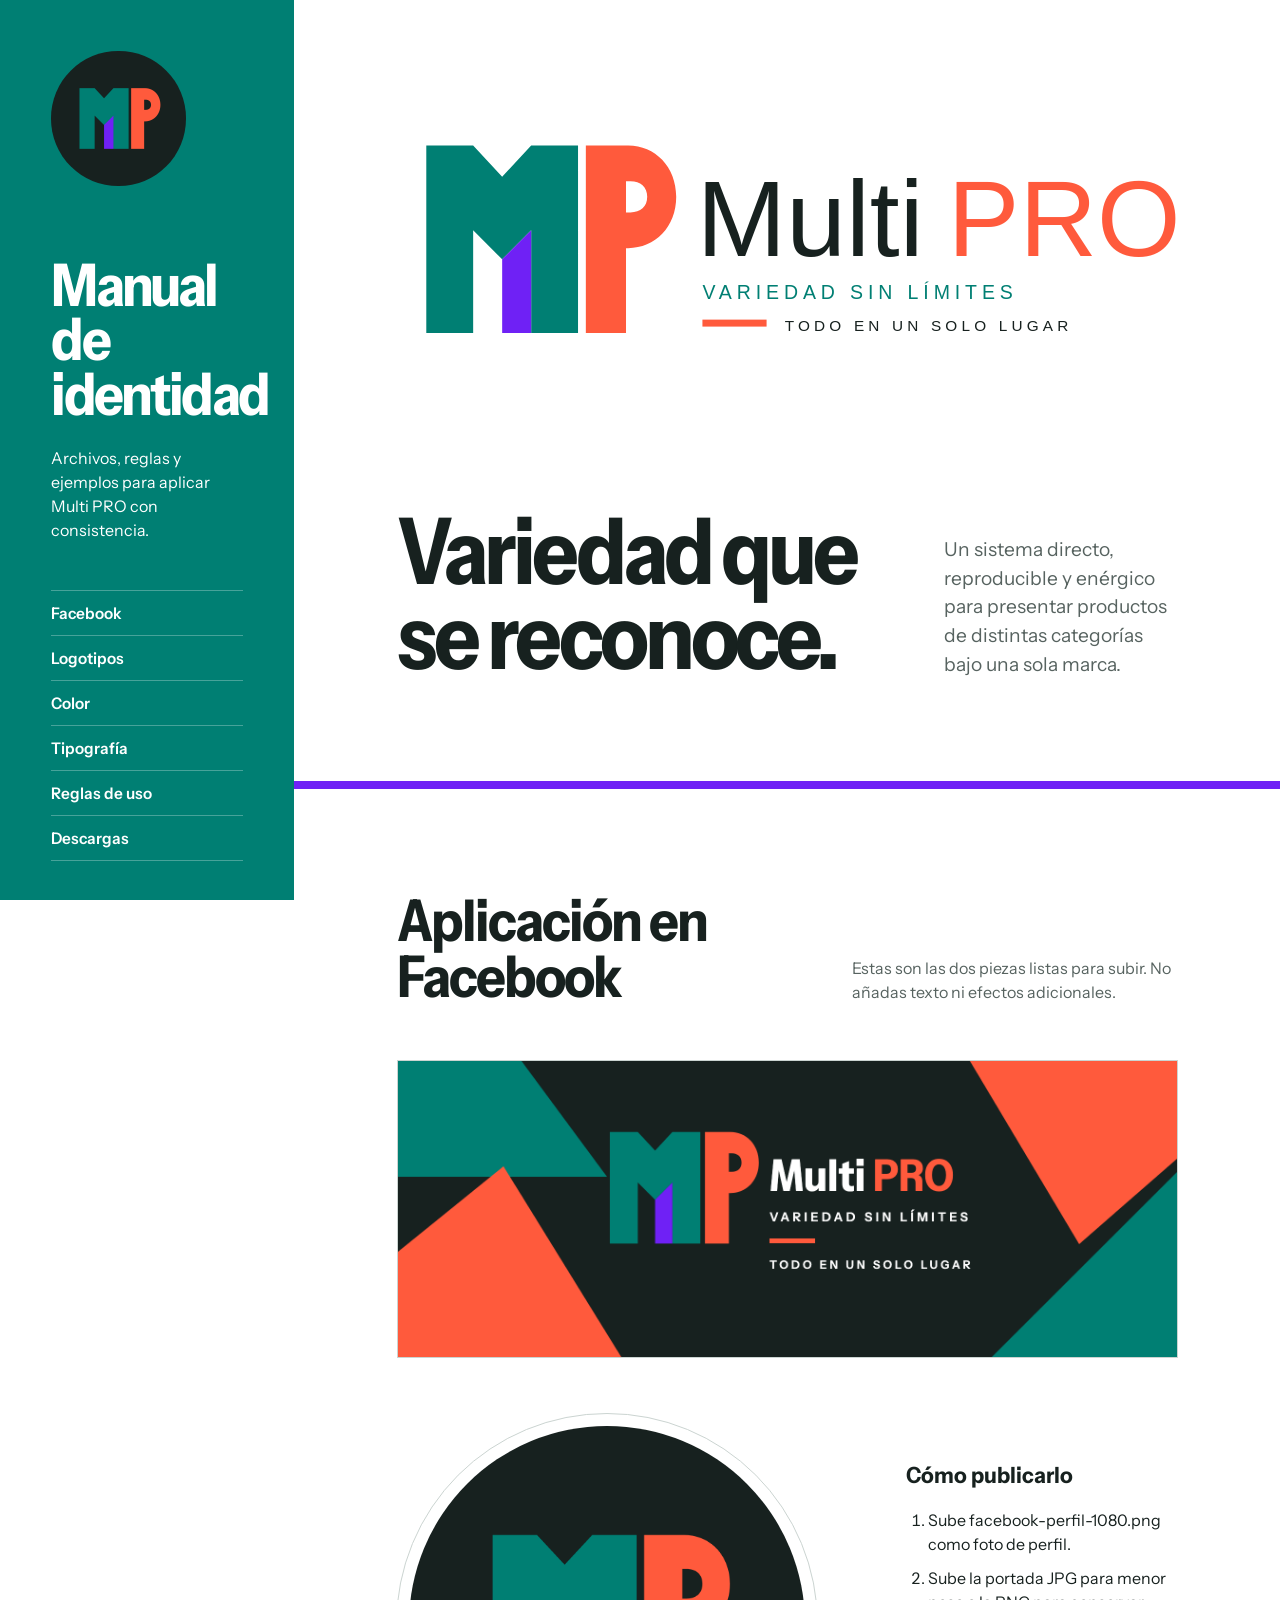
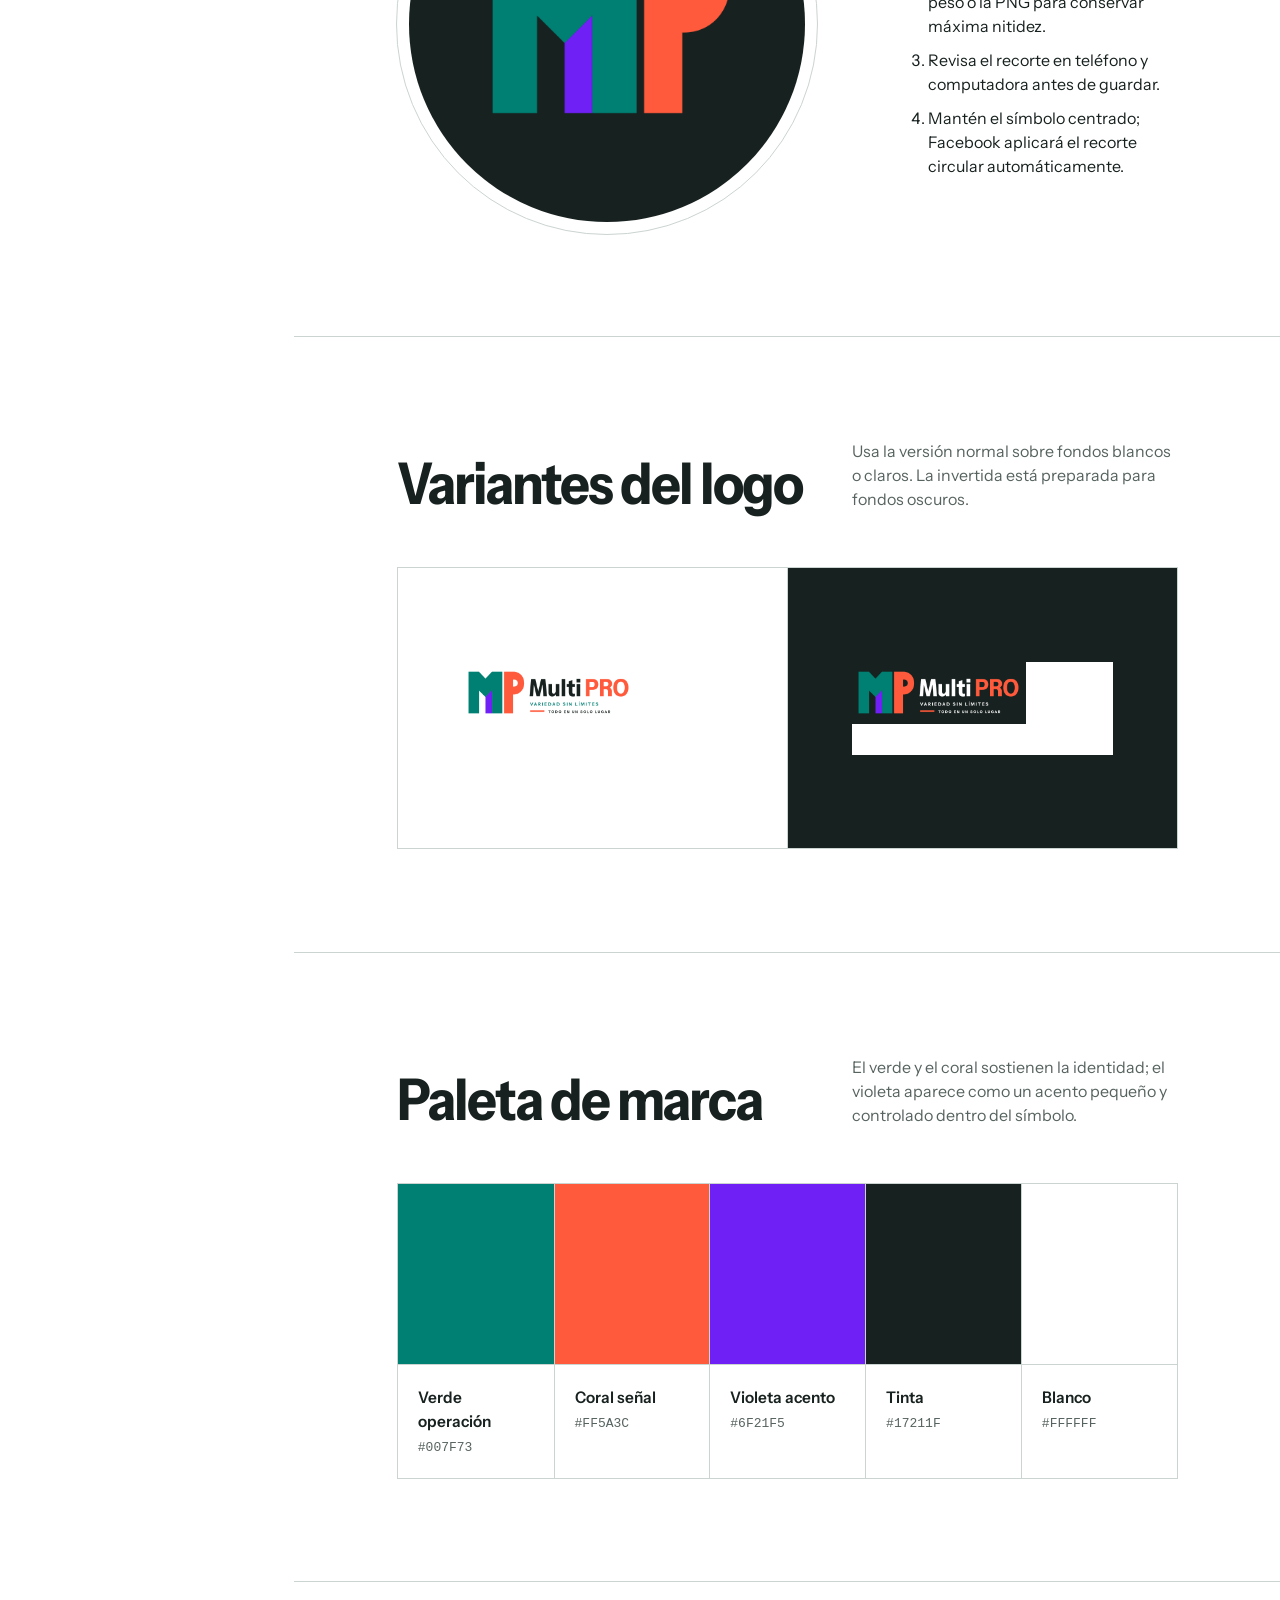
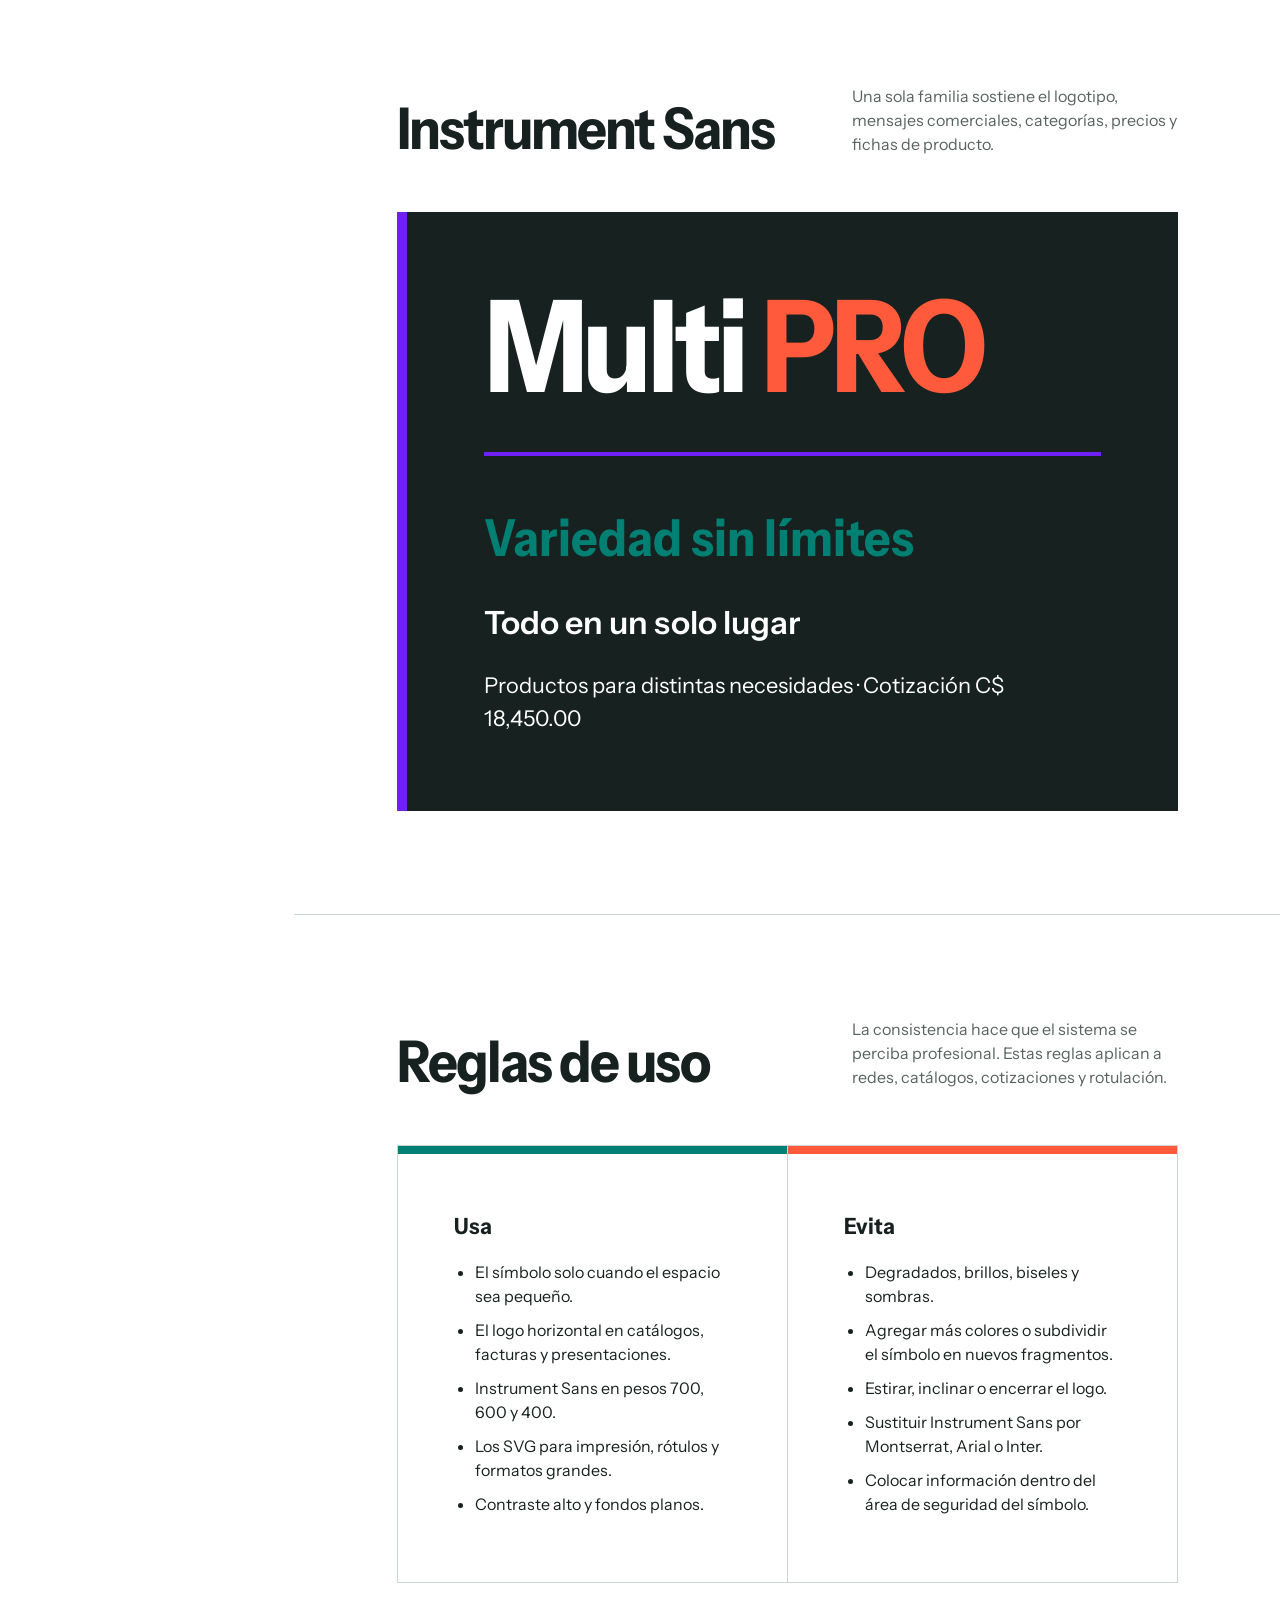
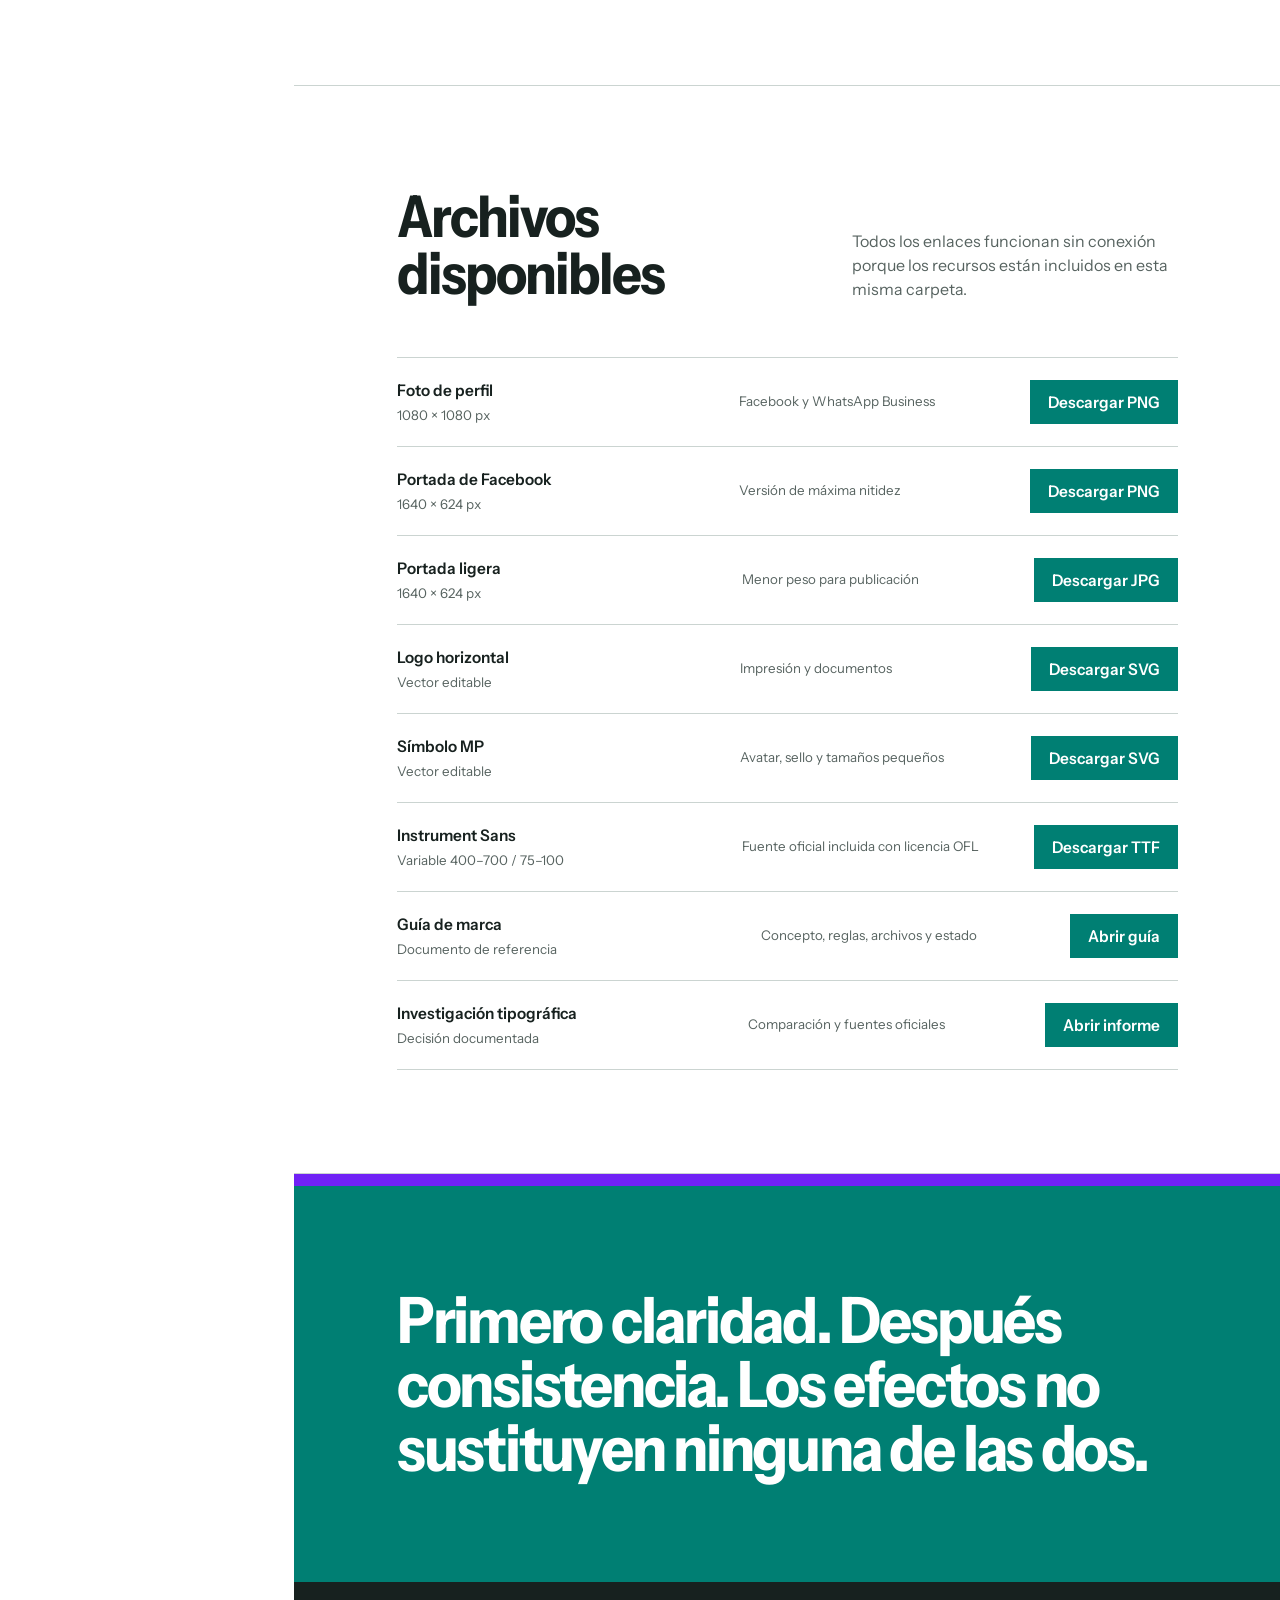
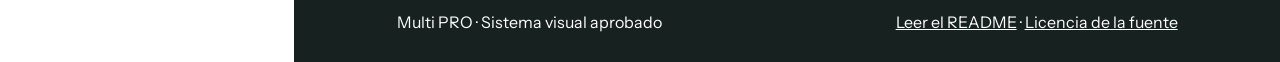
==== index.html @ cb4f92eb "Add new SVG logos and visual assets for Multi PRO branding" ====
<!doctype html>
<html lang="es">
<head>
  <meta charset="utf-8">
  <meta name="viewport" content="width=device-width, initial-scale=1">
  <meta name="description" content="Manual de uso y descargas de la identidad visual de Multi PRO.">
  <link rel="icon" href="./svg/logo-simbolo.svg" type="image/svg+xml">
  <title>Multi PRO — Manual de identidad</title>
  <style>
    @font-face {
      font-family: "Instrument Sans";
      src: url("./fonts/InstrumentSans%5Bwdth,wght%5D.ttf") format("truetype-variations");
      font-style: normal;
      font-weight: 400 700;
      font-stretch: 75% 100%;
      font-display: swap;
    }

    :root {
      --operation: #007f73;
      --signal: #ff5a3c;
      --violet: #6f21f5;
      --ink: #17211f;
      --white: #ffffff;
      --line: #cbd4d1;
      --muted: #576360;
      color-scheme: light;
      font-family: "Instrument Sans", Arial, sans-serif;
      font-synthesis: none;
    }

    * { box-sizing: border-box; }

    html {
      scroll-behavior: smooth;
      background: var(--white);
    }

    body {
      margin: 0;
      color: var(--ink);
      background: var(--white);
      font-variation-settings: "wght" 400, "wdth" 100;
      line-height: 1.5;
    }

    img { display: block; max-width: 100%; }
    a { color: inherit; }

    a:focus-visible,
    button:focus-visible {
      outline: 3px solid var(--signal);
      outline-offset: 4px;
    }

    .layout {
      display: grid;
      grid-template-columns: minmax(260px, 23vw) minmax(0, 1fr);
      min-height: 100vh;
    }

    .rail {
      position: sticky;
      top: 0;
      height: 100vh;
      display: flex;
      flex-direction: column;
      padding: clamp(28px, 4vw, 64px);
      color: var(--white);
      background: var(--operation);
      overflow: auto;
    }

    .rail-mark {
      width: min(180px, 70%);
      margin-bottom: clamp(42px, 8vh, 90px);
      border-radius: 50%;
      background: var(--ink);
    }

    .rail h1 {
      max-width: 9ch;
      margin: 0;
      font-size: clamp(2.4rem, 4.6vw, 5rem);
      font-variation-settings: "wght" 700, "wdth" 88;
      line-height: .93;
      letter-spacing: -.045em;
    }

    .rail p {
      max-width: 26ch;
      margin: 24px 0 0;
      color: var(--white);
      font-size: 1rem;
    }

    .rail nav {
      margin-top: auto;
      padding-top: 48px;
    }

    .rail nav a {
      display: block;
      padding: 10px 0;
      border-top: 1px solid rgba(255,255,255,.28);
      text-decoration: none;
      font-variation-settings: "wght" 600, "wdth" 96;
    }

    .rail nav a:last-child { border-bottom: 1px solid rgba(255,255,255,.28); }
    .rail nav a:hover { color: var(--white); }

    main { min-width: 0; }

    .hero {
      min-height: 72vh;
      display: grid;
      align-content: end;
      padding: clamp(48px, 8vw, 128px);
      border-bottom: 8px solid var(--violet);
      background: var(--white);
    }

    .hero-lockup {
      width: min(980px, 100%);
      margin-bottom: clamp(54px, 10vw, 132px);
    }

    .hero-copy {
      display: grid;
      grid-template-columns: minmax(0, 1.5fr) minmax(220px, .7fr);
      gap: 48px;
      align-items: end;
    }

    .hero h2 {
      max-width: 14ch;
      margin: 0;
      font-size: clamp(3rem, 7.2vw, 7.4rem);
      font-variation-settings: "wght" 700, "wdth" 88;
      line-height: .92;
      letter-spacing: -.045em;
    }

    .hero p {
      max-width: 35ch;
      margin: 0;
      color: var(--muted);
      font-size: clamp(1.05rem, 1.5vw, 1.3rem);
    }

    .section {
      padding: clamp(56px, 8vw, 120px);
      border-bottom: 1px solid var(--line);
    }

    .section-heading {
      display: grid;
      grid-template-columns: minmax(0, 1fr) minmax(240px, .8fr);
      gap: 48px;
      align-items: end;
      margin-bottom: 56px;
    }

    .section-heading h2 {
      margin: 0;
      font-size: clamp(2.2rem, 4.5vw, 4.6rem);
      font-variation-settings: "wght" 700, "wdth" 90;
      line-height: .98;
      letter-spacing: -.035em;
    }

    .section-heading p {
      max-width: 42ch;
      margin: 0;
      color: var(--muted);
    }

    .preview-frame {
      border: 1px solid var(--line);
      background: var(--white);
    }

    .cover-preview {
      aspect-ratio: 1640 / 624;
      overflow: hidden;
    }

    .cover-preview img {
      width: 100%;
      height: 100%;
      object-fit: cover;
    }

    .profile-row {
      display: grid;
      grid-template-columns: minmax(220px, 420px) minmax(0, 1fr);
      gap: clamp(36px, 7vw, 96px);
      align-items: center;
      margin-top: 56px;
    }

    .profile-circle {
      overflow: hidden;
      border-radius: 50%;
      border: 12px solid var(--white);
      outline: 1px solid var(--line);
      background: var(--ink);
    }

    .profile-notes h3,
    .usage h3,
    .file-list h3 {
      margin: 0 0 16px;
      font-size: 1.4rem;
      font-variation-settings: "wght" 700, "wdth" 94;
    }

    .profile-notes ol,
    .usage ol,
    .usage ul {
      margin: 0;
      padding-left: 1.35rem;
    }

    .profile-notes li,
    .usage li { margin: 10px 0; }

    .logo-grid {
      display: grid;
      grid-template-columns: 1fr 1fr;
      border: 1px solid var(--line);
    }

    .logo-panel {
      min-height: 280px;
      display: grid;
      place-items: center;
      padding: clamp(28px, 5vw, 72px);
    }

    .logo-panel + .logo-panel { border-left: 1px solid var(--line); }
    .logo-panel.dark { background: var(--ink); }
    .logo-panel img { width: min(620px, 100%); }

    .palette {
      display: grid;
      grid-template-columns: repeat(5, minmax(120px, 1fr));
      border: 1px solid var(--line);
    }

    .swatch { min-width: 0; }
    .swatch-color { height: 180px; }
    .swatch-info { padding: 20px; border-top: 1px solid var(--line); }
    .swatch + .swatch { border-left: 1px solid var(--line); }
    .swatch strong { display: block; font-variation-settings: "wght" 600, "wdth" 96; }
    .swatch code { color: var(--muted); }

    .type-specimen {
      padding: clamp(32px, 6vw, 80px);
      color: var(--white);
      background: var(--ink);
      border-left: 10px solid var(--violet);
    }

    .type-wordmark {
      margin: 0 0 48px;
      font-size: clamp(4rem, 10vw, 10rem);
      font-variation-settings: "wght" 700, "wdth" 90;
      line-height: .9;
      letter-spacing: -.04em;
    }

    .type-wordmark span { color: var(--signal); }
    .type-rule { height: 4px; margin: 0 0 44px; background: var(--violet); }

    .type-lines {
      display: grid;
      gap: 22px;
    }

    .type-lines p { margin: 0; }
    .type-lines .title { color: var(--operation); font-size: clamp(1.8rem, 4vw, 3.8rem); font-variation-settings: "wght" 700, "wdth" 90; }
    .type-lines .subtitle { font-size: clamp(1.35rem, 2.5vw, 2.4rem); font-variation-settings: "wght" 600, "wdth" 100; }
    .type-lines .body { font-size: clamp(1.05rem, 1.7vw, 1.4rem); }

    .usage-grid {
      display: grid;
      grid-template-columns: 1fr 1fr;
      gap: 1px;
      background: var(--line);
      border: 1px solid var(--line);
    }

    .usage {
      padding: clamp(28px, 5vw, 56px);
      background: var(--white);
    }

    .usage.do { border-top: 8px solid var(--operation); }
    .usage.dont { border-top: 8px solid var(--signal); }

    .downloads {
      border-top: 1px solid var(--line);
    }

    .download-row {
      display: grid;
      grid-template-columns: minmax(180px, 1.2fr) minmax(180px, 1fr) auto;
      gap: 28px;
      align-items: center;
      padding: 20px 0;
      border-bottom: 1px solid var(--line);
    }

    .download-row strong { font-variation-settings: "wght" 600, "wdth" 96; }
    .download-row small { color: var(--muted); }

    .button {
      display: inline-flex;
      justify-content: center;
      align-items: center;
      min-height: 44px;
      padding: 10px 18px;
      color: var(--white);
      background: var(--operation);
      border: 0;
      text-decoration: none;
      font-variation-settings: "wght" 600, "wdth" 96;
    }

    .button:hover { background: var(--ink); }

    .final-note {
      padding: clamp(56px, 8vw, 120px);
      color: var(--white);
      background: var(--operation);
      border-top: 12px solid var(--violet);
    }

    .final-note p {
      max-width: 26ch;
      margin: 0;
      font-size: clamp(2.1rem, 5vw, 5rem);
      font-variation-settings: "wght" 700, "wdth" 90;
      line-height: 1;
      letter-spacing: -.035em;
    }

    footer {
      display: flex;
      justify-content: space-between;
      gap: 24px;
      padding: 28px clamp(32px, 8vw, 120px);
      color: var(--white);
      background: var(--ink);
    }

    footer p { margin: 0; }
    footer a { color: var(--white); }

    @media (max-width: 960px) {
      .layout { display: block; }
      .rail { position: static; height: auto; }
      .rail-mark { width: 140px; margin-bottom: 36px; }
      .rail h1 { max-width: 12ch; }
      .rail nav { margin-top: 42px; }
      .hero-copy,
      .section-heading { grid-template-columns: 1fr; gap: 24px; }
      .palette { grid-template-columns: repeat(2, 1fr); }
      .swatch + .swatch { border-left: 0; }
      .swatch:nth-child(even) { border-left: 1px solid var(--line); }
      .swatch:nth-child(n+3) { border-top: 1px solid var(--line); }
    }

    @media (max-width: 700px) {
      .rail { padding: 28px 24px; }
      .rail-mark { width: 88px; margin-bottom: 20px; }
      .rail h1 { max-width: none; font-size: 2.4rem; }
      .rail p { margin-top: 12px; }
      .rail nav { display: grid; grid-template-columns: 1fr 1fr; gap: 0 18px; margin-top: 28px; padding-top: 0; }
      .hero,
      .section { padding: 42px 24px; }
      .hero { min-height: auto; }
      .hero-lockup { margin-bottom: 64px; }
      .profile-row,
      .logo-grid,
      .usage-grid { grid-template-columns: 1fr; }
      .logo-panel + .logo-panel { border-left: 0; border-top: 1px solid var(--line); }
      .download-row { grid-template-columns: 1fr; gap: 8px; }
      .button { justify-self: start; }
      footer { flex-direction: column; }
    }

    @media (prefers-reduced-motion: reduce) {
      html { scroll-behavior: auto; }
    }
  </style>
</head>
<body>
  <div class="layout">
    <aside class="rail">
      <img class="rail-mark" src="./png/facebook-perfil-1080.png" alt="Símbolo MP de Multi PRO sobre sello tinta">
      <h1>Manual de identidad</h1>
      <p>Archivos, reglas y ejemplos para aplicar Multi PRO con consistencia.</p>
      <nav aria-label="Contenido">
        <a href="#facebook">Facebook</a>
        <a href="#logos">Logotipos</a>
        <a href="#color">Color</a>
        <a href="#tipografia">Tipografía</a>
        <a href="#uso">Reglas de uso</a>
        <a href="#descargas">Descargas</a>
      </nav>
    </aside>

    <main>
      <header class="hero">
        <img class="hero-lockup" src="./svg/logo-horizontal.svg" alt="Multi PRO, variedad sin límites">
        <div class="hero-copy">
          <h2>Variedad que se reconoce.</h2>
          <p>Un sistema directo, reproducible y enérgico para presentar productos de distintas categorías bajo una sola marca.</p>
        </div>
      </header>

      <section class="section" id="facebook">
        <div class="section-heading">
          <h2>Aplicación en Facebook</h2>
          <p>Estas son las dos piezas listas para subir. No añadas texto ni efectos adicionales.</p>
        </div>

        <div class="preview-frame cover-preview">
          <img src="./png/facebook-portada-1640x624.png" alt="Portada de Facebook de Multi PRO">
        </div>

        <div class="profile-row">
          <div class="profile-circle">
            <img src="./png/facebook-perfil-1080.png" alt="Foto de perfil circular de Multi PRO">
          </div>
          <div class="profile-notes">
            <h3>Cómo publicarlo</h3>
            <ol>
              <li>Sube <strong>facebook-perfil-1080.png</strong> como foto de perfil.</li>
              <li>Sube la portada JPG para menor peso o la PNG para conservar máxima nitidez.</li>
              <li>Revisa el recorte en teléfono y computadora antes de guardar.</li>
              <li>Mantén el símbolo centrado; Facebook aplicará el recorte circular automáticamente.</li>
            </ol>
          </div>
        </div>
      </section>

      <section class="section" id="logos">
        <div class="section-heading">
          <h2>Variantes del logo</h2>
          <p>Usa la versión normal sobre fondos blancos o claros. La invertida está preparada para fondos oscuros.</p>
        </div>
        <div class="logo-grid">
          <div class="logo-panel">
            <img src="./png/logo-horizontal.png" alt="Logo horizontal de Multi PRO sobre fondo claro">
          </div>
          <div class="logo-panel dark">
            <img src="./png/logo-horizontal-invertido.png" alt="Logo horizontal invertido de Multi PRO">
          </div>
        </div>
      </section>

      <section class="section" id="color">
        <div class="section-heading">
          <h2>Paleta de marca</h2>
          <p>El verde y el coral sostienen la identidad; el violeta aparece como un acento pequeño y controlado dentro del símbolo.</p>
        </div>
        <div class="palette" aria-label="Paleta de colores">
          <div class="swatch"><div class="swatch-color" style="background:#007f73"></div><div class="swatch-info"><strong>Verde operación</strong><code>#007F73</code></div></div>
          <div class="swatch"><div class="swatch-color" style="background:#ff5a3c"></div><div class="swatch-info"><strong>Coral señal</strong><code>#FF5A3C</code></div></div>
          <div class="swatch"><div class="swatch-color" style="background:#6f21f5"></div><div class="swatch-info"><strong>Violeta acento</strong><code>#6F21F5</code></div></div>
          <div class="swatch"><div class="swatch-color" style="background:#17211f"></div><div class="swatch-info"><strong>Tinta</strong><code>#17211F</code></div></div>
          <div class="swatch"><div class="swatch-color" style="background:#fff"></div><div class="swatch-info"><strong>Blanco</strong><code>#FFFFFF</code></div></div>
        </div>
      </section>

      <section class="section" id="tipografia">
        <div class="section-heading">
          <h2>Instrument Sans</h2>
          <p>Una sola familia sostiene el logotipo, mensajes comerciales, categorías, precios y fichas de producto.</p>
        </div>
        <div class="type-specimen">
          <p class="type-wordmark">Multi <span>PRO</span></p>
          <div class="type-rule"></div>
          <div class="type-lines">
            <p class="title">Variedad sin límites</p>
            <p class="subtitle">Todo en un solo lugar</p>
            <p class="body">Productos para distintas necesidades · Cotización C$ 18,450.00</p>
          </div>
        </div>
      </section>

      <section class="section" id="uso">
        <div class="section-heading">
          <h2>Reglas de uso</h2>
          <p>La consistencia hace que el sistema se perciba profesional. Estas reglas aplican a redes, catálogos, cotizaciones y rotulación.</p>
        </div>
        <div class="usage-grid">
          <article class="usage do">
            <h3>Usa</h3>
            <ul>
              <li>El símbolo solo cuando el espacio sea pequeño.</li>
              <li>El logo horizontal en catálogos, facturas y presentaciones.</li>
              <li>Instrument Sans en pesos 700, 600 y 400.</li>
              <li>Los SVG para impresión, rótulos y formatos grandes.</li>
              <li>Contraste alto y fondos planos.</li>
            </ul>
          </article>
          <article class="usage dont">
            <h3>Evita</h3>
            <ul>
              <li>Degradados, brillos, biseles y sombras.</li>
              <li>Agregar más colores o subdividir el símbolo en nuevos fragmentos.</li>
              <li>Estirar, inclinar o encerrar el logo.</li>
              <li>Sustituir Instrument Sans por Montserrat, Arial o Inter.</li>
              <li>Colocar información dentro del área de seguridad del símbolo.</li>
            </ul>
          </article>
        </div>
      </section>

      <section class="section file-list" id="descargas">
        <div class="section-heading">
          <h2>Archivos disponibles</h2>
          <p>Todos los enlaces funcionan sin conexión porque los recursos están incluidos en esta misma carpeta.</p>
        </div>
        <div class="downloads">
          <div class="download-row"><div><strong>Foto de perfil</strong><br><small>1080 × 1080 px</small></div><small>Facebook y WhatsApp Business</small><a class="button" href="./png/facebook-perfil-1080.png" download>Descargar PNG</a></div>
          <div class="download-row"><div><strong>Portada de Facebook</strong><br><small>1640 × 624 px</small></div><small>Versión de máxima nitidez</small><a class="button" href="./png/facebook-portada-1640x624.png" download>Descargar PNG</a></div>
          <div class="download-row"><div><strong>Portada ligera</strong><br><small>1640 × 624 px</small></div><small>Menor peso para publicación</small><a class="button" href="./png/facebook-portada-1640x624.jpg" download>Descargar JPG</a></div>
          <div class="download-row"><div><strong>Logo horizontal</strong><br><small>Vector editable</small></div><small>Impresión y documentos</small><a class="button" href="./svg/logo-horizontal.svg" download>Descargar SVG</a></div>
          <div class="download-row"><div><strong>Símbolo MP</strong><br><small>Vector editable</small></div><small>Avatar, sello y tamaños pequeños</small><a class="button" href="./svg/logo-simbolo.svg" download>Descargar SVG</a></div>
          <div class="download-row"><div><strong>Instrument Sans</strong><br><small>Variable 400–700 / 75–100</small></div><small>Fuente oficial incluida con licencia OFL</small><a class="button" href="./fonts/InstrumentSans%5Bwdth,wght%5D.ttf" download>Descargar TTF</a></div>
          <div class="download-row"><div><strong>Guía de marca</strong><br><small>Documento de referencia</small></div><small>Concepto, reglas, archivos y estado</small><a class="button" href="./docs/GUIA-DE-MARCA.md">Abrir guía</a></div>
          <div class="download-row"><div><strong>Investigación tipográfica</strong><br><small>Decisión documentada</small></div><small>Comparación y fuentes oficiales</small><a class="button" href="./docs/INVESTIGACION-TIPOGRAFICA.md">Abrir informe</a></div>
        </div>
      </section>

      <section class="final-note">
        <p>Primero claridad. Después consistencia. Los efectos no sustituyen ninguna de las dos.</p>
      </section>

      <footer>
        <p>Multi PRO · Sistema visual aprobado</p>
        <p><a href="./README.md">Leer el README</a> · <a href="./fonts/OFL.txt">Licencia de la fuente</a></p>
      </footer>
    </main>
  </div>
</body>
</html>
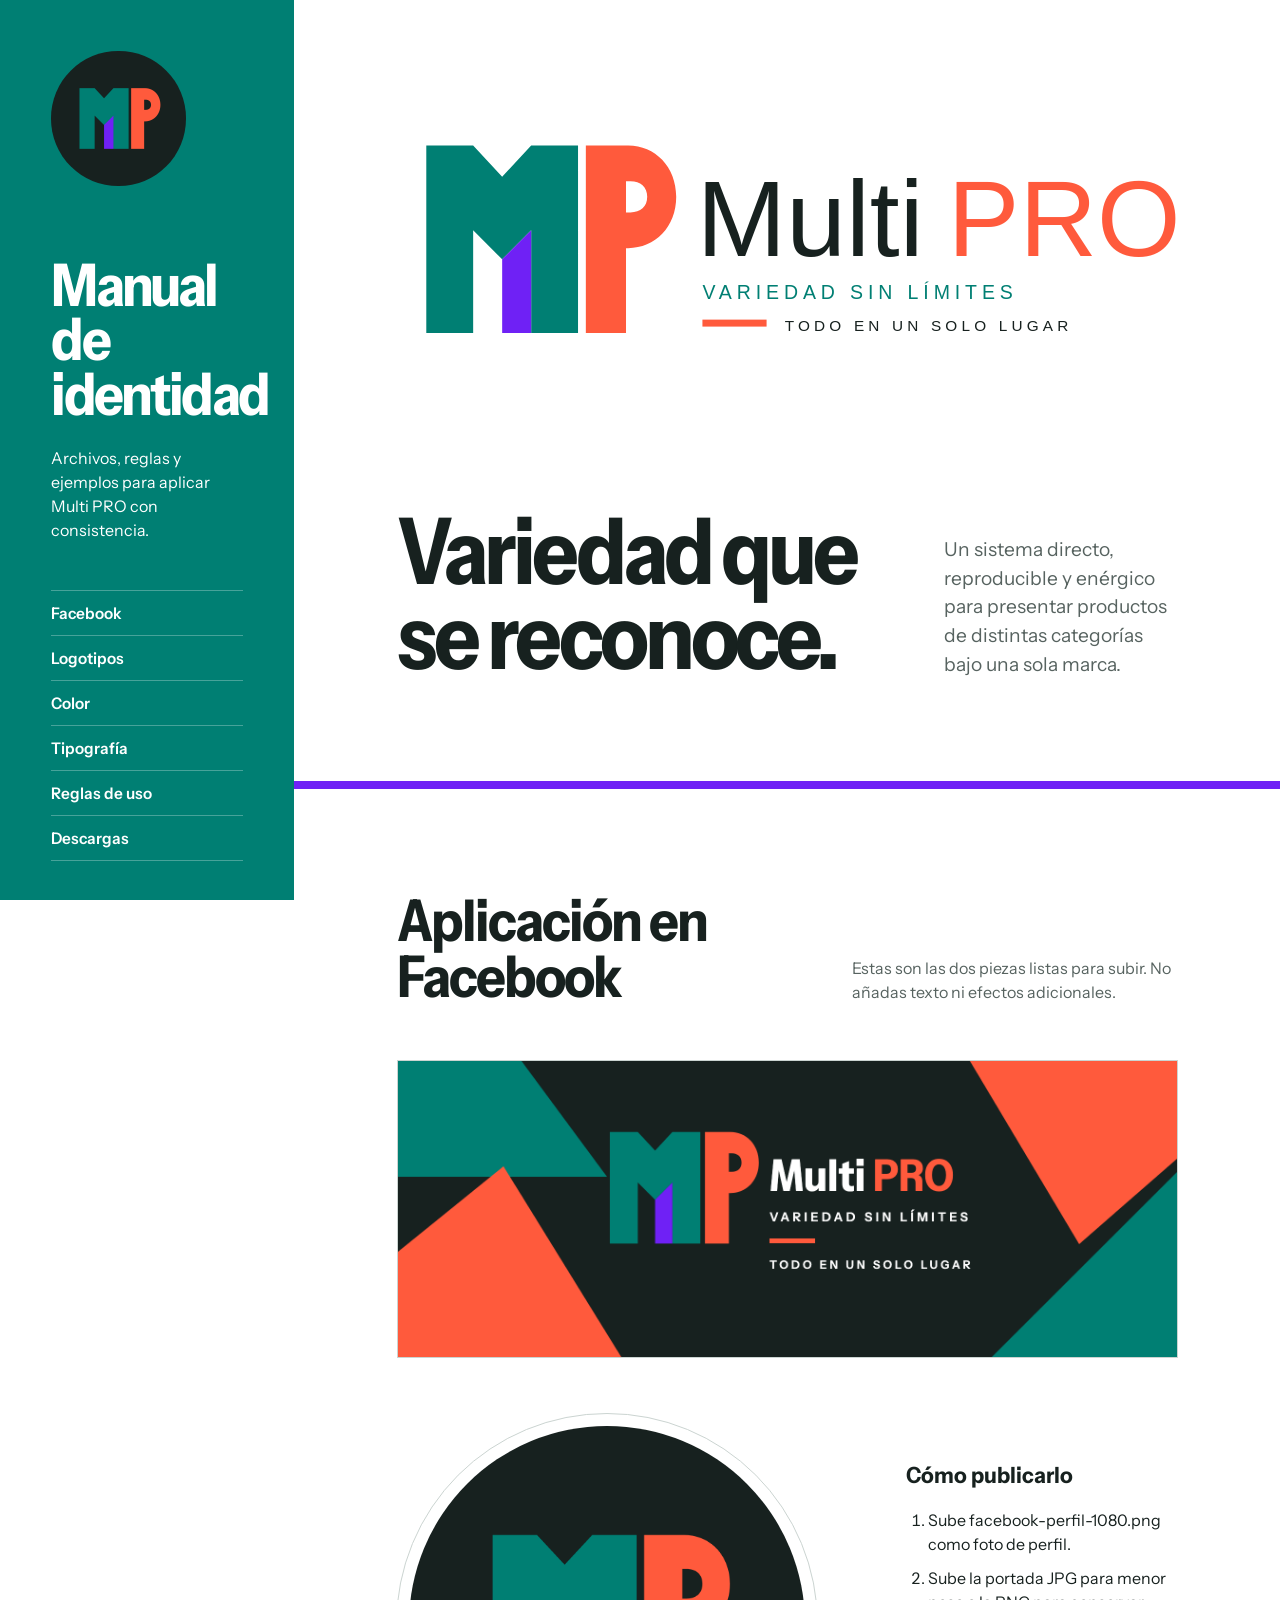
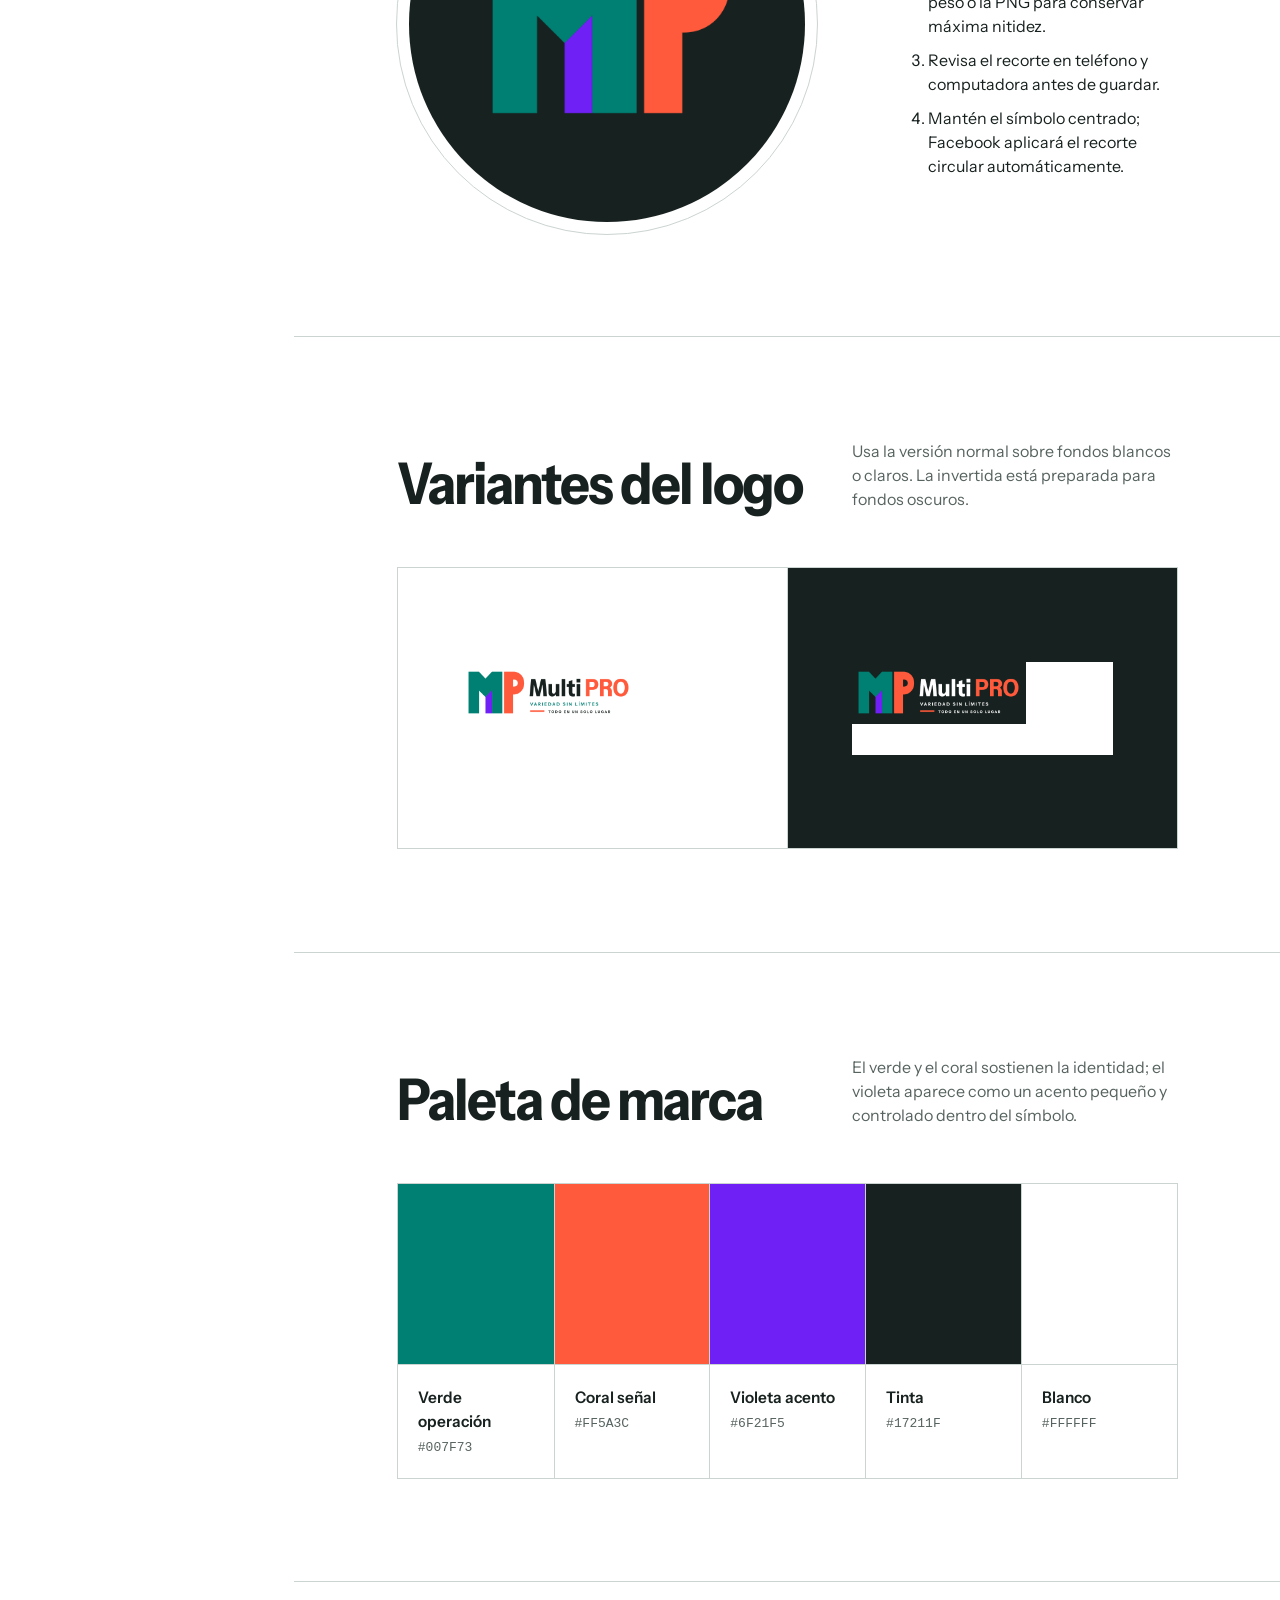
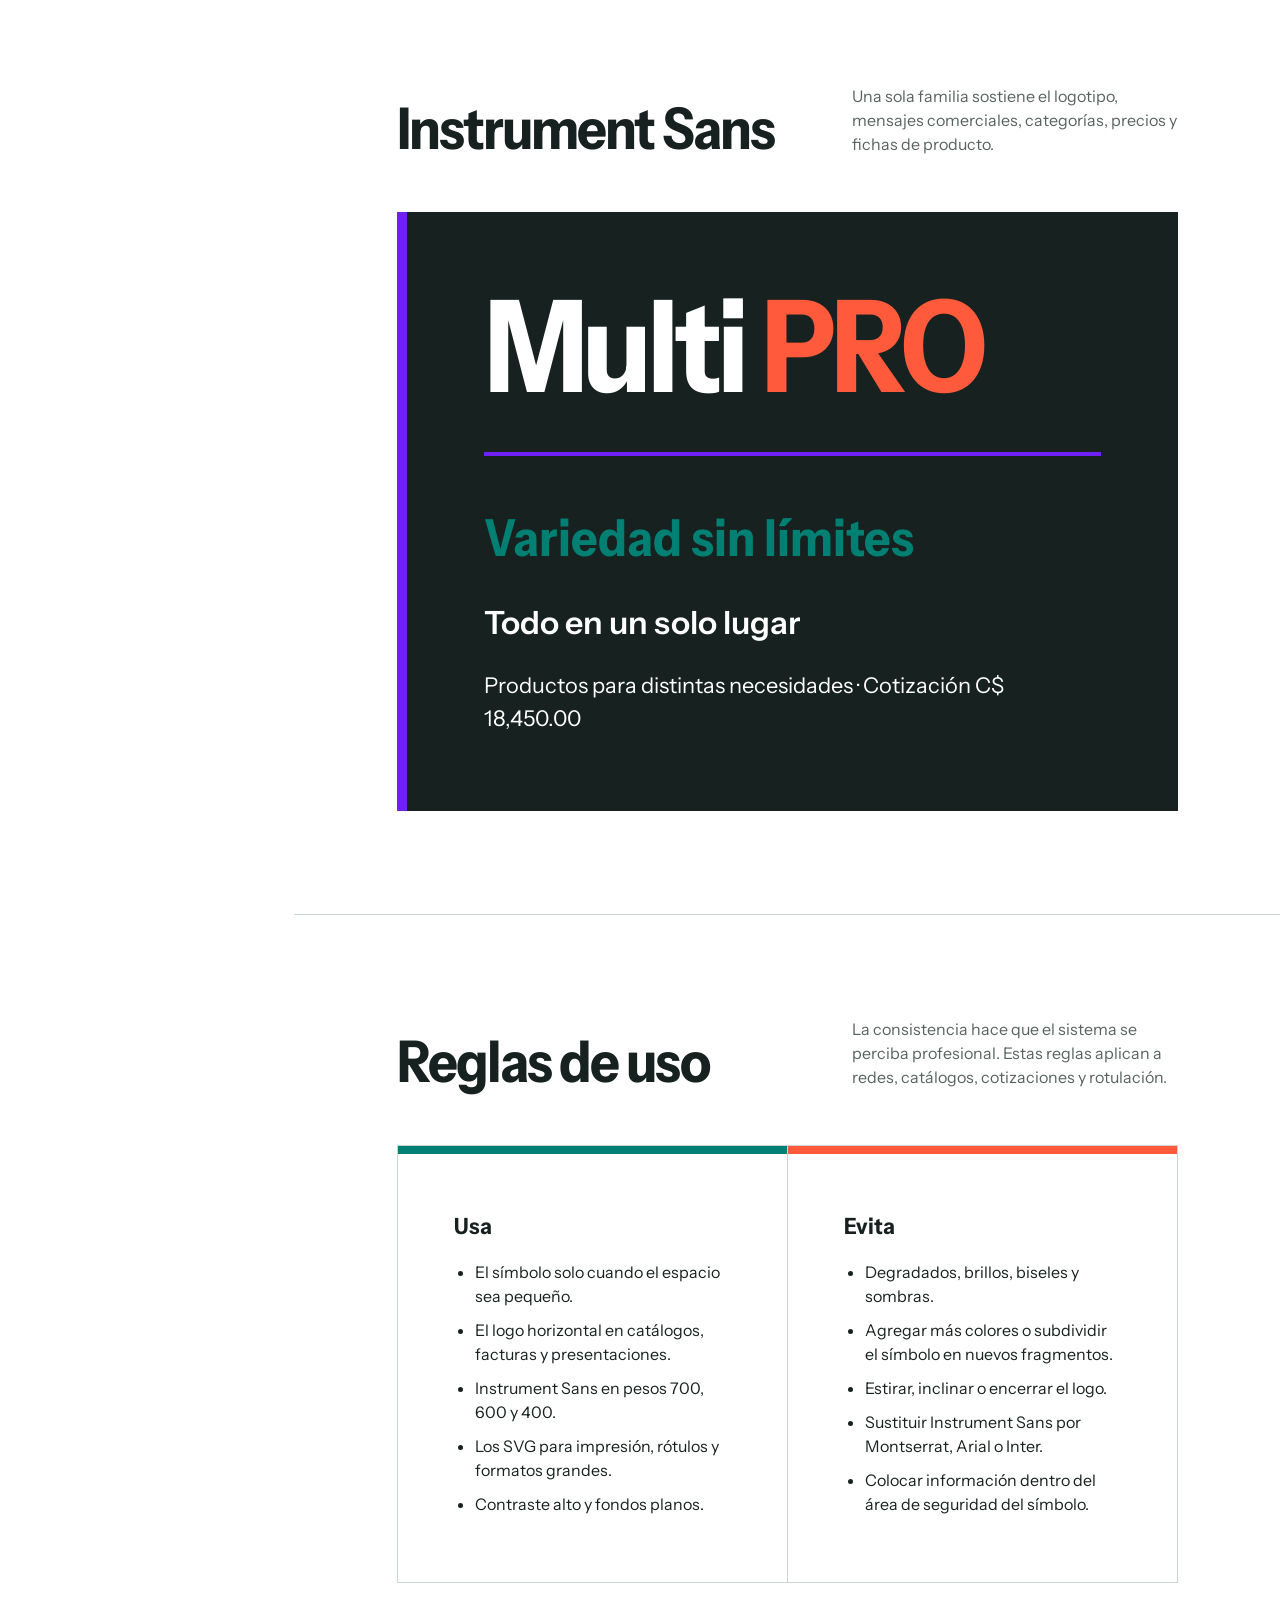
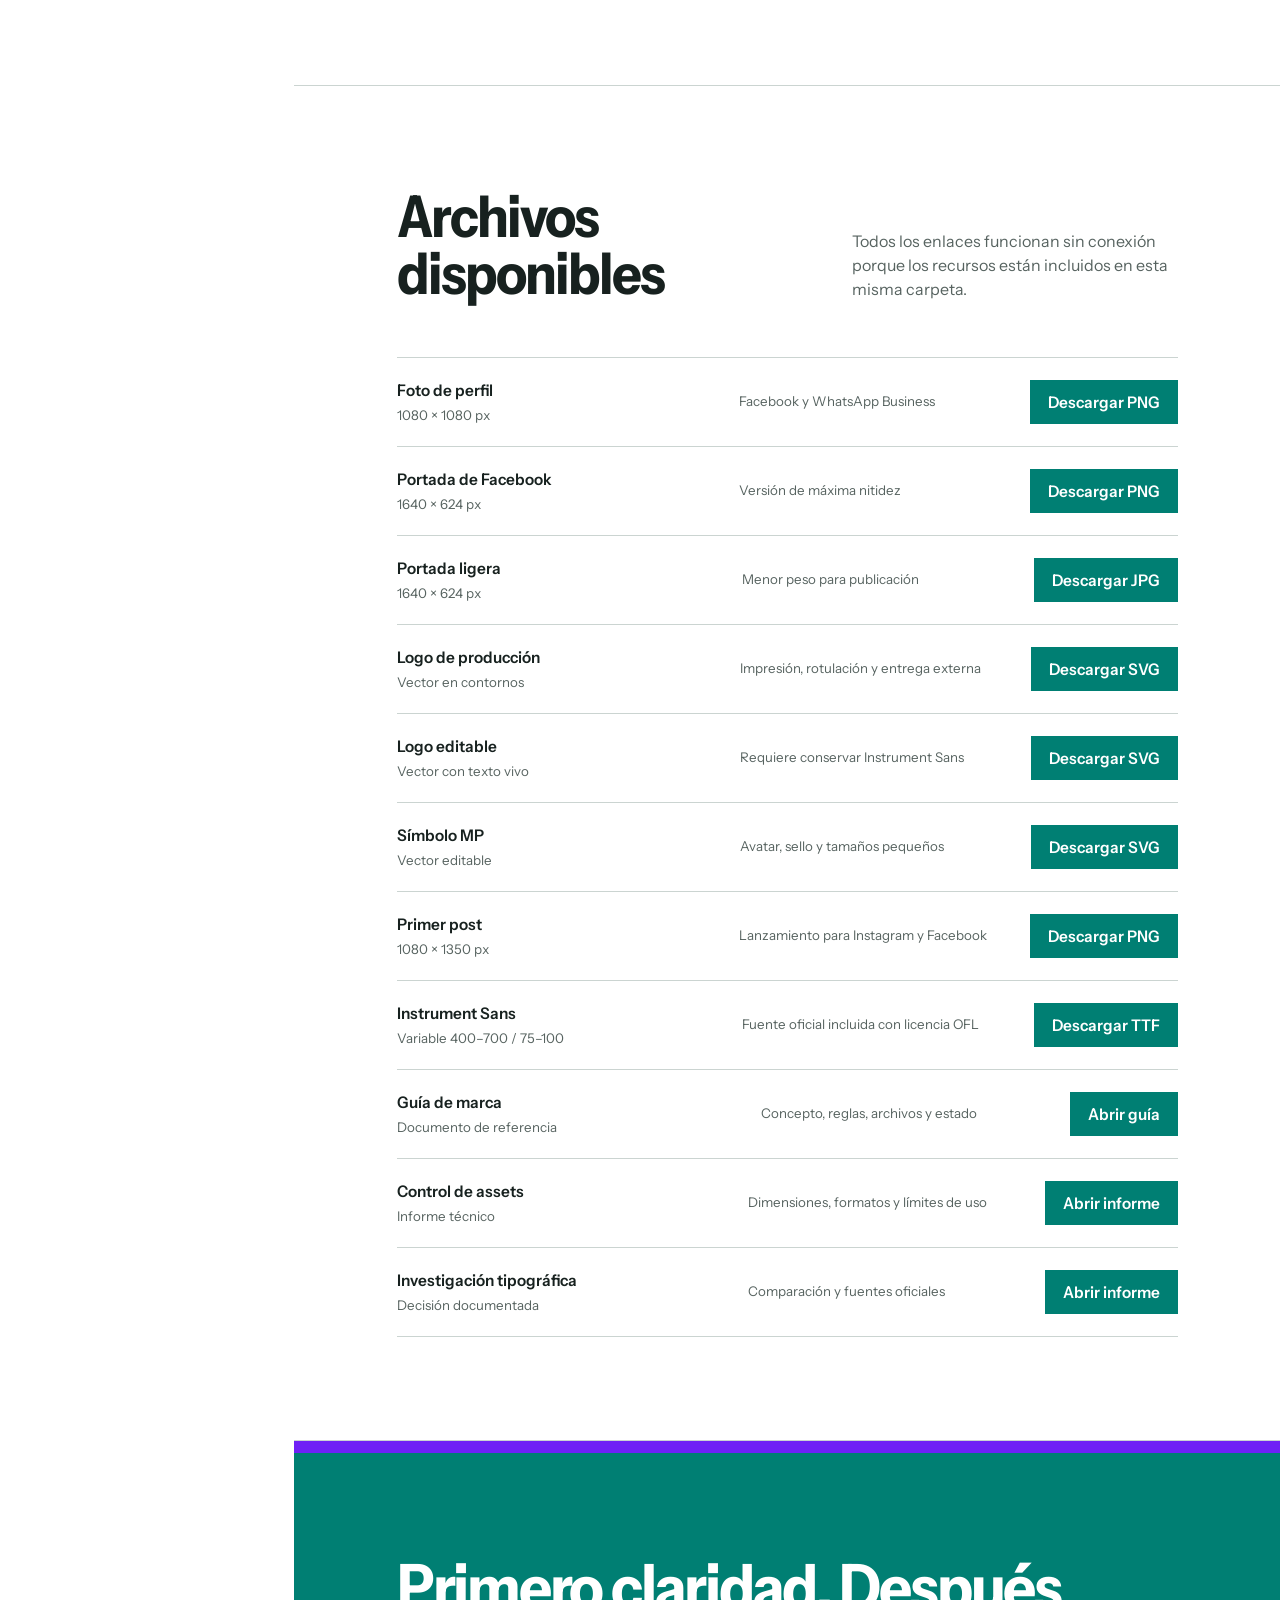
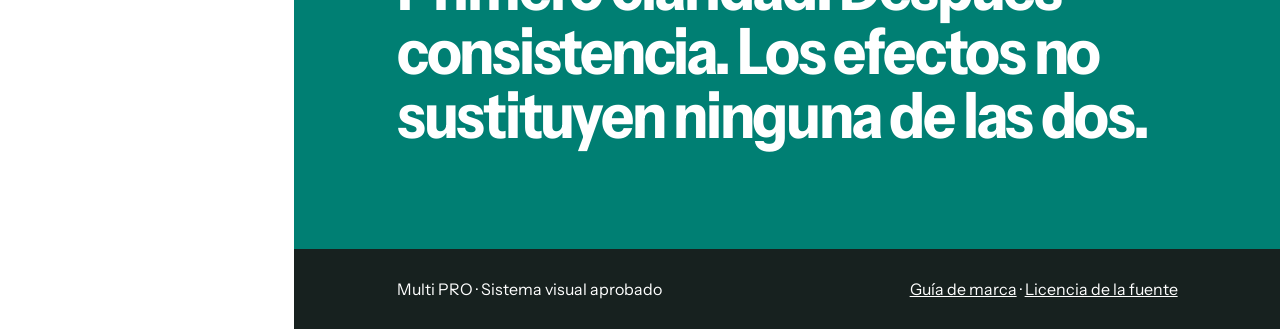
==== commit 3d5ca0ce: "Update logo images for production" ====
--- a/index.html
+++ b/index.html
@@ -1,553 +1,924 @@
 <!doctype html>
 <html lang="es">
-<head>
-  <meta charset="utf-8">
-  <meta name="viewport" content="width=device-width, initial-scale=1">
-  <meta name="description" content="Manual de uso y descargas de la identidad visual de Multi PRO.">
-  <link rel="icon" href="./svg/logo-simbolo.svg" type="image/svg+xml">
-  <title>Multi PRO — Manual de identidad</title>
-  <style>
-    @font-face {
-      font-family: "Instrument Sans";
-      src: url("./fonts/InstrumentSans%5Bwdth,wght%5D.ttf") format("truetype-variations");
-      font-style: normal;
-      font-weight: 400 700;
-      font-stretch: 75% 100%;
-      font-display: swap;
-    }
-
-    :root {
-      --operation: #007f73;
-      --signal: #ff5a3c;
-      --violet: #6f21f5;
-      --ink: #17211f;
-      --white: #ffffff;
-      --line: #cbd4d1;
-      --muted: #576360;
-      color-scheme: light;
-      font-family: "Instrument Sans", Arial, sans-serif;
-      font-synthesis: none;
-    }
-
-    * { box-sizing: border-box; }
-
-    html {
-      scroll-behavior: smooth;
-      background: var(--white);
-    }
-
-    body {
-      margin: 0;
-      color: var(--ink);
-      background: var(--white);
-      font-variation-settings: "wght" 400, "wdth" 100;
-      line-height: 1.5;
-    }
-
-    img { display: block; max-width: 100%; }
-    a { color: inherit; }
-
-    a:focus-visible,
-    button:focus-visible {
-      outline: 3px solid var(--signal);
-      outline-offset: 4px;
-    }
-
-    .layout {
-      display: grid;
-      grid-template-columns: minmax(260px, 23vw) minmax(0, 1fr);
-      min-height: 100vh;
-    }
-
-    .rail {
-      position: sticky;
-      top: 0;
-      height: 100vh;
-      display: flex;
-      flex-direction: column;
-      padding: clamp(28px, 4vw, 64px);
-      color: var(--white);
-      background: var(--operation);
-      overflow: auto;
-    }
-
-    .rail-mark {
-      width: min(180px, 70%);
-      margin-bottom: clamp(42px, 8vh, 90px);
-      border-radius: 50%;
-      background: var(--ink);
-    }
-
-    .rail h1 {
-      max-width: 9ch;
-      margin: 0;
-      font-size: clamp(2.4rem, 4.6vw, 5rem);
-      font-variation-settings: "wght" 700, "wdth" 88;
-      line-height: .93;
-      letter-spacing: -.045em;
-    }
-
-    .rail p {
-      max-width: 26ch;
-      margin: 24px 0 0;
-      color: var(--white);
-      font-size: 1rem;
-    }
-
-    .rail nav {
-      margin-top: auto;
-      padding-top: 48px;
-    }
-
-    .rail nav a {
-      display: block;
-      padding: 10px 0;
-      border-top: 1px solid rgba(255,255,255,.28);
-      text-decoration: none;
-      font-variation-settings: "wght" 600, "wdth" 96;
-    }
-
-    .rail nav a:last-child { border-bottom: 1px solid rgba(255,255,255,.28); }
-    .rail nav a:hover { color: var(--white); }
-
-    main { min-width: 0; }
-
-    .hero {
-      min-height: 72vh;
-      display: grid;
-      align-content: end;
-      padding: clamp(48px, 8vw, 128px);
-      border-bottom: 8px solid var(--violet);
-      background: var(--white);
-    }
-
-    .hero-lockup {
-      width: min(980px, 100%);
-      margin-bottom: clamp(54px, 10vw, 132px);
-    }
-
-    .hero-copy {
-      display: grid;
-      grid-template-columns: minmax(0, 1.5fr) minmax(220px, .7fr);
-      gap: 48px;
-      align-items: end;
-    }
-
-    .hero h2 {
-      max-width: 14ch;
-      margin: 0;
-      font-size: clamp(3rem, 7.2vw, 7.4rem);
-      font-variation-settings: "wght" 700, "wdth" 88;
-      line-height: .92;
-      letter-spacing: -.045em;
-    }
-
-    .hero p {
-      max-width: 35ch;
-      margin: 0;
-      color: var(--muted);
-      font-size: clamp(1.05rem, 1.5vw, 1.3rem);
-    }
-
-    .section {
-      padding: clamp(56px, 8vw, 120px);
-      border-bottom: 1px solid var(--line);
-    }
-
-    .section-heading {
-      display: grid;
-      grid-template-columns: minmax(0, 1fr) minmax(240px, .8fr);
-      gap: 48px;
-      align-items: end;
-      margin-bottom: 56px;
-    }
-
-    .section-heading h2 {
-      margin: 0;
-      font-size: clamp(2.2rem, 4.5vw, 4.6rem);
-      font-variation-settings: "wght" 700, "wdth" 90;
-      line-height: .98;
-      letter-spacing: -.035em;
-    }
-
-    .section-heading p {
-      max-width: 42ch;
-      margin: 0;
-      color: var(--muted);
-    }
-
-    .preview-frame {
-      border: 1px solid var(--line);
-      background: var(--white);
-    }
-
-    .cover-preview {
-      aspect-ratio: 1640 / 624;
-      overflow: hidden;
-    }
-
-    .cover-preview img {
-      width: 100%;
-      height: 100%;
-      object-fit: cover;
-    }
-
-    .profile-row {
-      display: grid;
-      grid-template-columns: minmax(220px, 420px) minmax(0, 1fr);
-      gap: clamp(36px, 7vw, 96px);
-      align-items: center;
-      margin-top: 56px;
-    }
-
-    .profile-circle {
-      overflow: hidden;
-      border-radius: 50%;
-      border: 12px solid var(--white);
-      outline: 1px solid var(--line);
-      background: var(--ink);
-    }
-
-    .profile-notes h3,
-    .usage h3,
-    .file-list h3 {
-      margin: 0 0 16px;
-      font-size: 1.4rem;
-      font-variation-settings: "wght" 700, "wdth" 94;
-    }
-
-    .profile-notes ol,
-    .usage ol,
-    .usage ul {
-      margin: 0;
-      padding-left: 1.35rem;
-    }
-
-    .profile-notes li,
-    .usage li { margin: 10px 0; }
-
-    .logo-grid {
-      display: grid;
-      grid-template-columns: 1fr 1fr;
-      border: 1px solid var(--line);
-    }
-
-    .logo-panel {
-      min-height: 280px;
-      display: grid;
-      place-items: center;
-      padding: clamp(28px, 5vw, 72px);
-    }
-
-    .logo-panel + .logo-panel { border-left: 1px solid var(--line); }
-    .logo-panel.dark { background: var(--ink); }
-    .logo-panel img { width: min(620px, 100%); }
-
-    .palette {
-      display: grid;
-      grid-template-columns: repeat(5, minmax(120px, 1fr));
-      border: 1px solid var(--line);
-    }
-
-    .swatch { min-width: 0; }
-    .swatch-color { height: 180px; }
-    .swatch-info { padding: 20px; border-top: 1px solid var(--line); }
-    .swatch + .swatch { border-left: 1px solid var(--line); }
-    .swatch strong { display: block; font-variation-settings: "wght" 600, "wdth" 96; }
-    .swatch code { color: var(--muted); }
-
-    .type-specimen {
-      padding: clamp(32px, 6vw, 80px);
-      color: var(--white);
-      background: var(--ink);
-      border-left: 10px solid var(--violet);
-    }
-
-    .type-wordmark {
-      margin: 0 0 48px;
-      font-size: clamp(4rem, 10vw, 10rem);
-      font-variation-settings: "wght" 700, "wdth" 90;
-      line-height: .9;
-      letter-spacing: -.04em;
-    }
-
-    .type-wordmark span { color: var(--signal); }
-    .type-rule { height: 4px; margin: 0 0 44px; background: var(--violet); }
-
-    .type-lines {
-      display: grid;
-      gap: 22px;
-    }
-
-    .type-lines p { margin: 0; }
-    .type-lines .title { color: var(--operation); font-size: clamp(1.8rem, 4vw, 3.8rem); font-variation-settings: "wght" 700, "wdth" 90; }
-    .type-lines .subtitle { font-size: clamp(1.35rem, 2.5vw, 2.4rem); font-variation-settings: "wght" 600, "wdth" 100; }
-    .type-lines .body { font-size: clamp(1.05rem, 1.7vw, 1.4rem); }
-
-    .usage-grid {
-      display: grid;
-      grid-template-columns: 1fr 1fr;
-      gap: 1px;
-      background: var(--line);
-      border: 1px solid var(--line);
-    }
-
-    .usage {
-      padding: clamp(28px, 5vw, 56px);
-      background: var(--white);
-    }
-
-    .usage.do { border-top: 8px solid var(--operation); }
-    .usage.dont { border-top: 8px solid var(--signal); }
-
-    .downloads {
-      border-top: 1px solid var(--line);
-    }
-
-    .download-row {
-      display: grid;
-      grid-template-columns: minmax(180px, 1.2fr) minmax(180px, 1fr) auto;
-      gap: 28px;
-      align-items: center;
-      padding: 20px 0;
-      border-bottom: 1px solid var(--line);
-    }
-
-    .download-row strong { font-variation-settings: "wght" 600, "wdth" 96; }
-    .download-row small { color: var(--muted); }
-
-    .button {
-      display: inline-flex;
-      justify-content: center;
-      align-items: center;
-      min-height: 44px;
-      padding: 10px 18px;
-      color: var(--white);
-      background: var(--operation);
-      border: 0;
-      text-decoration: none;
-      font-variation-settings: "wght" 600, "wdth" 96;
-    }
-
-    .button:hover { background: var(--ink); }
-
-    .final-note {
-      padding: clamp(56px, 8vw, 120px);
-      color: var(--white);
-      background: var(--operation);
-      border-top: 12px solid var(--violet);
-    }
-
-    .final-note p {
-      max-width: 26ch;
-      margin: 0;
-      font-size: clamp(2.1rem, 5vw, 5rem);
-      font-variation-settings: "wght" 700, "wdth" 90;
-      line-height: 1;
-      letter-spacing: -.035em;
-    }
-
-    footer {
-      display: flex;
-      justify-content: space-between;
-      gap: 24px;
-      padding: 28px clamp(32px, 8vw, 120px);
-      color: var(--white);
-      background: var(--ink);
-    }
-
-    footer p { margin: 0; }
-    footer a { color: var(--white); }
-
-    @media (max-width: 960px) {
-      .layout { display: block; }
-      .rail { position: static; height: auto; }
-      .rail-mark { width: 140px; margin-bottom: 36px; }
-      .rail h1 { max-width: 12ch; }
-      .rail nav { margin-top: 42px; }
-      .hero-copy,
-      .section-heading { grid-template-columns: 1fr; gap: 24px; }
-      .palette { grid-template-columns: repeat(2, 1fr); }
-      .swatch + .swatch { border-left: 0; }
-      .swatch:nth-child(even) { border-left: 1px solid var(--line); }
-      .swatch:nth-child(n+3) { border-top: 1px solid var(--line); }
-    }
-
-    @media (max-width: 700px) {
-      .rail { padding: 28px 24px; }
-      .rail-mark { width: 88px; margin-bottom: 20px; }
-      .rail h1 { max-width: none; font-size: 2.4rem; }
-      .rail p { margin-top: 12px; }
-      .rail nav { display: grid; grid-template-columns: 1fr 1fr; gap: 0 18px; margin-top: 28px; padding-top: 0; }
-      .hero,
-      .section { padding: 42px 24px; }
-      .hero { min-height: auto; }
-      .hero-lockup { margin-bottom: 64px; }
-      .profile-row,
-      .logo-grid,
-      .usage-grid { grid-template-columns: 1fr; }
-      .logo-panel + .logo-panel { border-left: 0; border-top: 1px solid var(--line); }
-      .download-row { grid-template-columns: 1fr; gap: 8px; }
-      .button { justify-self: start; }
-      footer { flex-direction: column; }
-    }
-
-    @media (prefers-reduced-motion: reduce) {
-      html { scroll-behavior: auto; }
-    }
-  </style>
-</head>
-<body>
-  <div class="layout">
-    <aside class="rail">
-      <img class="rail-mark" src="./png/facebook-perfil-1080.png" alt="Símbolo MP de Multi PRO sobre sello tinta">
-      <h1>Manual de identidad</h1>
-      <p>Archivos, reglas y ejemplos para aplicar Multi PRO con consistencia.</p>
-      <nav aria-label="Contenido">
-        <a href="#facebook">Facebook</a>
-        <a href="#logos">Logotipos</a>
-        <a href="#color">Color</a>
-        <a href="#tipografia">Tipografía</a>
-        <a href="#uso">Reglas de uso</a>
-        <a href="#descargas">Descargas</a>
-      </nav>
-    </aside>
-
-    <main>
-      <header class="hero">
-        <img class="hero-lockup" src="./svg/logo-horizontal.svg" alt="Multi PRO, variedad sin límites">
-        <div class="hero-copy">
-          <h2>Variedad que se reconoce.</h2>
-          <p>Un sistema directo, reproducible y enérgico para presentar productos de distintas categorías bajo una sola marca.</p>
-        </div>
-      </header>
-
-      <section class="section" id="facebook">
-        <div class="section-heading">
-          <h2>Aplicación en Facebook</h2>
-          <p>Estas son las dos piezas listas para subir. No añadas texto ni efectos adicionales.</p>
-        </div>
-
-        <div class="preview-frame cover-preview">
-          <img src="./png/facebook-portada-1640x624.png" alt="Portada de Facebook de Multi PRO">
-        </div>
-
-        <div class="profile-row">
-          <div class="profile-circle">
-            <img src="./png/facebook-perfil-1080.png" alt="Foto de perfil circular de Multi PRO">
-          </div>
-          <div class="profile-notes">
-            <h3>Cómo publicarlo</h3>
-            <ol>
-              <li>Sube <strong>facebook-perfil-1080.png</strong> como foto de perfil.</li>
-              <li>Sube la portada JPG para menor peso o la PNG para conservar máxima nitidez.</li>
-              <li>Revisa el recorte en teléfono y computadora antes de guardar.</li>
-              <li>Mantén el símbolo centrado; Facebook aplicará el recorte circular automáticamente.</li>
-            </ol>
-          </div>
-        </div>
-      </section>
-
-      <section class="section" id="logos">
-        <div class="section-heading">
-          <h2>Variantes del logo</h2>
-          <p>Usa la versión normal sobre fondos blancos o claros. La invertida está preparada para fondos oscuros.</p>
-        </div>
-        <div class="logo-grid">
-          <div class="logo-panel">
-            <img src="./png/logo-horizontal.png" alt="Logo horizontal de Multi PRO sobre fondo claro">
-          </div>
-          <div class="logo-panel dark">
-            <img src="./png/logo-horizontal-invertido.png" alt="Logo horizontal invertido de Multi PRO">
-          </div>
-        </div>
-      </section>
-
-      <section class="section" id="color">
-        <div class="section-heading">
-          <h2>Paleta de marca</h2>
-          <p>El verde y el coral sostienen la identidad; el violeta aparece como un acento pequeño y controlado dentro del símbolo.</p>
-        </div>
-        <div class="palette" aria-label="Paleta de colores">
-          <div class="swatch"><div class="swatch-color" style="background:#007f73"></div><div class="swatch-info"><strong>Verde operación</strong><code>#007F73</code></div></div>
-          <div class="swatch"><div class="swatch-color" style="background:#ff5a3c"></div><div class="swatch-info"><strong>Coral señal</strong><code>#FF5A3C</code></div></div>
-          <div class="swatch"><div class="swatch-color" style="background:#6f21f5"></div><div class="swatch-info"><strong>Violeta acento</strong><code>#6F21F5</code></div></div>
-          <div class="swatch"><div class="swatch-color" style="background:#17211f"></div><div class="swatch-info"><strong>Tinta</strong><code>#17211F</code></div></div>
-          <div class="swatch"><div class="swatch-color" style="background:#fff"></div><div class="swatch-info"><strong>Blanco</strong><code>#FFFFFF</code></div></div>
-        </div>
-      </section>
-
-      <section class="section" id="tipografia">
-        <div class="section-heading">
-          <h2>Instrument Sans</h2>
-          <p>Una sola familia sostiene el logotipo, mensajes comerciales, categorías, precios y fichas de producto.</p>
-        </div>
-        <div class="type-specimen">
-          <p class="type-wordmark">Multi <span>PRO</span></p>
-          <div class="type-rule"></div>
-          <div class="type-lines">
-            <p class="title">Variedad sin límites</p>
-            <p class="subtitle">Todo en un solo lugar</p>
-            <p class="body">Productos para distintas necesidades · Cotización C$ 18,450.00</p>
-          </div>
-        </div>
-      </section>
-
-      <section class="section" id="uso">
-        <div class="section-heading">
-          <h2>Reglas de uso</h2>
-          <p>La consistencia hace que el sistema se perciba profesional. Estas reglas aplican a redes, catálogos, cotizaciones y rotulación.</p>
-        </div>
-        <div class="usage-grid">
-          <article class="usage do">
-            <h3>Usa</h3>
-            <ul>
-              <li>El símbolo solo cuando el espacio sea pequeño.</li>
-              <li>El logo horizontal en catálogos, facturas y presentaciones.</li>
-              <li>Instrument Sans en pesos 700, 600 y 400.</li>
-              <li>Los SVG para impresión, rótulos y formatos grandes.</li>
-              <li>Contraste alto y fondos planos.</li>
-            </ul>
-          </article>
-          <article class="usage dont">
-            <h3>Evita</h3>
-            <ul>
-              <li>Degradados, brillos, biseles y sombras.</li>
-              <li>Agregar más colores o subdividir el símbolo en nuevos fragmentos.</li>
-              <li>Estirar, inclinar o encerrar el logo.</li>
-              <li>Sustituir Instrument Sans por Montserrat, Arial o Inter.</li>
-              <li>Colocar información dentro del área de seguridad del símbolo.</li>
-            </ul>
-          </article>
-        </div>
-      </section>
-
-      <section class="section file-list" id="descargas">
-        <div class="section-heading">
-          <h2>Archivos disponibles</h2>
-          <p>Todos los enlaces funcionan sin conexión porque los recursos están incluidos en esta misma carpeta.</p>
-        </div>
-        <div class="downloads">
-          <div class="download-row"><div><strong>Foto de perfil</strong><br><small>1080 × 1080 px</small></div><small>Facebook y WhatsApp Business</small><a class="button" href="./png/facebook-perfil-1080.png" download>Descargar PNG</a></div>
-          <div class="download-row"><div><strong>Portada de Facebook</strong><br><small>1640 × 624 px</small></div><small>Versión de máxima nitidez</small><a class="button" href="./png/facebook-portada-1640x624.png" download>Descargar PNG</a></div>
-          <div class="download-row"><div><strong>Portada ligera</strong><br><small>1640 × 624 px</small></div><small>Menor peso para publicación</small><a class="button" href="./png/facebook-portada-1640x624.jpg" download>Descargar JPG</a></div>
-          <div class="download-row"><div><strong>Logo horizontal</strong><br><small>Vector editable</small></div><small>Impresión y documentos</small><a class="button" href="./svg/logo-horizontal.svg" download>Descargar SVG</a></div>
-          <div class="download-row"><div><strong>Símbolo MP</strong><br><small>Vector editable</small></div><small>Avatar, sello y tamaños pequeños</small><a class="button" href="./svg/logo-simbolo.svg" download>Descargar SVG</a></div>
-          <div class="download-row"><div><strong>Instrument Sans</strong><br><small>Variable 400–700 / 75–100</small></div><small>Fuente oficial incluida con licencia OFL</small><a class="button" href="./fonts/InstrumentSans%5Bwdth,wght%5D.ttf" download>Descargar TTF</a></div>
-          <div class="download-row"><div><strong>Guía de marca</strong><br><small>Documento de referencia</small></div><small>Concepto, reglas, archivos y estado</small><a class="button" href="./docs/GUIA-DE-MARCA.md">Abrir guía</a></div>
-          <div class="download-row"><div><strong>Investigación tipográfica</strong><br><small>Decisión documentada</small></div><small>Comparación y fuentes oficiales</small><a class="button" href="./docs/INVESTIGACION-TIPOGRAFICA.md">Abrir informe</a></div>
-        </div>
-      </section>
-
-      <section class="final-note">
-        <p>Primero claridad. Después consistencia. Los efectos no sustituyen ninguna de las dos.</p>
-      </section>
-
-      <footer>
-        <p>Multi PRO · Sistema visual aprobado</p>
-        <p><a href="./README.md">Leer el README</a> · <a href="./fonts/OFL.txt">Licencia de la fuente</a></p>
-      </footer>
-    </main>
-  </div>
-</body>
+  <head>
+    <meta charset="utf-8" />
+    <meta name="viewport" content="width=device-width, initial-scale=1" />
+    <meta
+      name="description"
+      content="Manual de uso y descargas de la identidad visual de Multi PRO."
+    />
+    <link rel="icon" href="./svg/logo-simbolo.svg" type="image/svg+xml" />
+    <title>Multi PRO — Manual de identidad</title>
+    <style>
+      @font-face {
+        font-family: "Instrument Sans";
+        src: url("./fonts/InstrumentSans%5Bwdth,wght%5D.ttf")
+          format("truetype-variations");
+        font-style: normal;
+        font-weight: 400 700;
+        font-stretch: 75% 100%;
+        font-display: swap;
+      }
+
+      :root {
+        --operation: #007f73;
+        --signal: #ff5a3c;
+        --violet: #6f21f5;
+        --ink: #17211f;
+        --white: #ffffff;
+        --line: #cbd4d1;
+        --muted: #576360;
+        color-scheme: light;
+        font-family: "Instrument Sans", Arial, sans-serif;
+        font-synthesis: none;
+      }
+
+      * {
+        box-sizing: border-box;
+      }
+
+      html {
+        scroll-behavior: smooth;
+        background: var(--white);
+      }
+
+      body {
+        margin: 0;
+        color: var(--ink);
+        background: var(--white);
+        font-variation-settings:
+          "wght" 400,
+          "wdth" 100;
+        line-height: 1.5;
+      }
+
+      img {
+        display: block;
+        max-width: 100%;
+      }
+      a {
+        color: inherit;
+      }
+
+      a:focus-visible,
+      button:focus-visible {
+        outline: 3px solid var(--signal);
+        outline-offset: 4px;
+      }
+
+      .layout {
+        display: grid;
+        grid-template-columns: minmax(260px, 23vw) minmax(0, 1fr);
+        min-height: 100vh;
+      }
+
+      .rail {
+        position: sticky;
+        top: 0;
+        height: 100vh;
+        display: flex;
+        flex-direction: column;
+        padding: clamp(28px, 4vw, 64px);
+        color: var(--white);
+        background: var(--operation);
+        overflow: auto;
+      }
+
+      .rail-mark {
+        width: min(180px, 70%);
+        margin-bottom: clamp(42px, 8vh, 90px);
+        border-radius: 50%;
+        background: var(--ink);
+      }
+
+      .rail h1 {
+        max-width: 9ch;
+        margin: 0;
+        font-size: clamp(2.4rem, 4.6vw, 5rem);
+        font-variation-settings:
+          "wght" 700,
+          "wdth" 88;
+        line-height: 0.93;
+        letter-spacing: -0.045em;
+      }
+
+      .rail p {
+        max-width: 26ch;
+        margin: 24px 0 0;
+        color: var(--white);
+        font-size: 1rem;
+      }
+
+      .rail nav {
+        margin-top: auto;
+        padding-top: 48px;
+      }
+
+      .rail nav a {
+        display: block;
+        padding: 10px 0;
+        border-top: 1px solid rgba(255, 255, 255, 0.28);
+        text-decoration: none;
+        font-variation-settings:
+          "wght" 600,
+          "wdth" 96;
+      }
+
+      .rail nav a:last-child {
+        border-bottom: 1px solid rgba(255, 255, 255, 0.28);
+      }
+      .rail nav a:hover {
+        color: var(--white);
+      }
+
+      main {
+        min-width: 0;
+      }
+
+      .hero {
+        min-height: 72vh;
+        display: grid;
+        align-content: end;
+        padding: clamp(48px, 8vw, 128px);
+        border-bottom: 8px solid var(--violet);
+        background: var(--white);
+      }
+
+      .hero-lockup {
+        width: min(980px, 100%);
+        margin-bottom: clamp(54px, 10vw, 132px);
+      }
+
+      .hero-copy {
+        display: grid;
+        grid-template-columns: minmax(0, 1.5fr) minmax(220px, 0.7fr);
+        gap: 48px;
+        align-items: end;
+      }
+
+      .hero h2 {
+        max-width: 14ch;
+        margin: 0;
+        font-size: clamp(3rem, 7.2vw, 7.4rem);
+        font-variation-settings:
+          "wght" 700,
+          "wdth" 88;
+        line-height: 0.92;
+        letter-spacing: -0.045em;
+      }
+
+      .hero p {
+        max-width: 35ch;
+        margin: 0;
+        color: var(--muted);
+        font-size: clamp(1.05rem, 1.5vw, 1.3rem);
+      }
+
+      .section {
+        padding: clamp(56px, 8vw, 120px);
+        border-bottom: 1px solid var(--line);
+      }
+
+      .section-heading {
+        display: grid;
+        grid-template-columns: minmax(0, 1fr) minmax(240px, 0.8fr);
+        gap: 48px;
+        align-items: end;
+        margin-bottom: 56px;
+      }
+
+      .section-heading h2 {
+        margin: 0;
+        font-size: clamp(2.2rem, 4.5vw, 4.6rem);
+        font-variation-settings:
+          "wght" 700,
+          "wdth" 90;
+        line-height: 0.98;
+        letter-spacing: -0.035em;
+      }
+
+      .section-heading p {
+        max-width: 42ch;
+        margin: 0;
+        color: var(--muted);
+      }
+
+      .preview-frame {
+        border: 1px solid var(--line);
+        background: var(--white);
+      }
+
+      .cover-preview {
+        aspect-ratio: 1640 / 624;
+        overflow: hidden;
+      }
+
+      .cover-preview img {
+        width: 100%;
+        height: 100%;
+        object-fit: cover;
+      }
+
+      .profile-row {
+        display: grid;
+        grid-template-columns: minmax(220px, 420px) minmax(0, 1fr);
+        gap: clamp(36px, 7vw, 96px);
+        align-items: center;
+        margin-top: 56px;
+      }
+
+      .profile-circle {
+        overflow: hidden;
+        border-radius: 50%;
+        border: 12px solid var(--white);
+        outline: 1px solid var(--line);
+        background: var(--ink);
+      }
+
+      .profile-notes h3,
+      .usage h3,
+      .file-list h3 {
+        margin: 0 0 16px;
+        font-size: 1.4rem;
+        font-variation-settings:
+          "wght" 700,
+          "wdth" 94;
+      }
+
+      .profile-notes ol,
+      .usage ol,
+      .usage ul {
+        margin: 0;
+        padding-left: 1.35rem;
+      }
+
+      .profile-notes li,
+      .usage li {
+        margin: 10px 0;
+      }
+
+      .logo-grid {
+        display: grid;
+        grid-template-columns: 1fr 1fr;
+        border: 1px solid var(--line);
+      }
+
+      .logo-panel {
+        min-height: 280px;
+        display: grid;
+        place-items: center;
+        padding: clamp(28px, 5vw, 72px);
+      }
+
+      .logo-panel + .logo-panel {
+        border-left: 1px solid var(--line);
+      }
+      .logo-panel.dark {
+        background: var(--ink);
+      }
+      .logo-panel img {
+        width: min(620px, 100%);
+      }
+
+      .palette {
+        display: grid;
+        grid-template-columns: repeat(5, minmax(120px, 1fr));
+        border: 1px solid var(--line);
+      }
+
+      .swatch {
+        min-width: 0;
+      }
+      .swatch-color {
+        height: 180px;
+      }
+      .swatch-info {
+        padding: 20px;
+        border-top: 1px solid var(--line);
+      }
+      .swatch + .swatch {
+        border-left: 1px solid var(--line);
+      }
+      .swatch strong {
+        display: block;
+        font-variation-settings:
+          "wght" 600,
+          "wdth" 96;
+      }
+      .swatch code {
+        color: var(--muted);
+      }
+
+      .type-specimen {
+        padding: clamp(32px, 6vw, 80px);
+        color: var(--white);
+        background: var(--ink);
+        border-left: 10px solid var(--violet);
+      }
+
+      .type-wordmark {
+        margin: 0 0 48px;
+        font-size: clamp(4rem, 10vw, 10rem);
+        font-variation-settings:
+          "wght" 700,
+          "wdth" 90;
+        line-height: 0.9;
+        letter-spacing: -0.04em;
+      }
+
+      .type-wordmark span {
+        color: var(--signal);
+      }
+      .type-rule {
+        height: 4px;
+        margin: 0 0 44px;
+        background: var(--violet);
+      }
+
+      .type-lines {
+        display: grid;
+        gap: 22px;
+      }
+
+      .type-lines p {
+        margin: 0;
+      }
+      .type-lines .title {
+        color: var(--operation);
+        font-size: clamp(1.8rem, 4vw, 3.8rem);
+        font-variation-settings:
+          "wght" 700,
+          "wdth" 90;
+      }
+      .type-lines .subtitle {
+        font-size: clamp(1.35rem, 2.5vw, 2.4rem);
+        font-variation-settings:
+          "wght" 600,
+          "wdth" 100;
+      }
+      .type-lines .body {
+        font-size: clamp(1.05rem, 1.7vw, 1.4rem);
+      }
+
+      .usage-grid {
+        display: grid;
+        grid-template-columns: 1fr 1fr;
+        gap: 1px;
+        background: var(--line);
+        border: 1px solid var(--line);
+      }
+
+      .usage {
+        padding: clamp(28px, 5vw, 56px);
+        background: var(--white);
+      }
+
+      .usage.do {
+        border-top: 8px solid var(--operation);
+      }
+      .usage.dont {
+        border-top: 8px solid var(--signal);
+      }
+
+      .downloads {
+        border-top: 1px solid var(--line);
+      }
+
+      .download-row {
+        display: grid;
+        grid-template-columns: minmax(180px, 1.2fr) minmax(180px, 1fr) auto;
+        gap: 28px;
+        align-items: center;
+        padding: 20px 0;
+        border-bottom: 1px solid var(--line);
+      }
+
+      .download-row strong {
+        font-variation-settings:
+          "wght" 600,
+          "wdth" 96;
+      }
+      .download-row small {
+        color: var(--muted);
+      }
+
+      .button {
+        display: inline-flex;
+        justify-content: center;
+        align-items: center;
+        min-height: 44px;
+        padding: 10px 18px;
+        color: var(--white);
+        background: var(--operation);
+        border: 0;
+        text-decoration: none;
+        font-variation-settings:
+          "wght" 600,
+          "wdth" 96;
+      }
+
+      .button:hover {
+        background: var(--ink);
+      }
+
+      .final-note {
+        padding: clamp(56px, 8vw, 120px);
+        color: var(--white);
+        background: var(--operation);
+        border-top: 12px solid var(--violet);
+      }
+
+      .final-note p {
+        max-width: 26ch;
+        margin: 0;
+        font-size: clamp(2.1rem, 5vw, 5rem);
+        font-variation-settings:
+          "wght" 700,
+          "wdth" 90;
+        line-height: 1;
+        letter-spacing: -0.035em;
+      }
+
+      footer {
+        display: flex;
+        justify-content: space-between;
+        gap: 24px;
+        padding: 28px clamp(32px, 8vw, 120px);
+        color: var(--white);
+        background: var(--ink);
+      }
+
+      footer p {
+        margin: 0;
+      }
+      footer a {
+        color: var(--white);
+      }
+
+      @media (max-width: 960px) {
+        .layout {
+          display: block;
+        }
+        .rail {
+          position: static;
+          height: auto;
+        }
+        .rail-mark {
+          width: 140px;
+          margin-bottom: 36px;
+        }
+        .rail h1 {
+          max-width: 12ch;
+        }
+        .rail nav {
+          margin-top: 42px;
+        }
+        .hero-copy,
+        .section-heading {
+          grid-template-columns: 1fr;
+          gap: 24px;
+        }
+        .palette {
+          grid-template-columns: repeat(2, 1fr);
+        }
+        .swatch + .swatch {
+          border-left: 0;
+        }
+        .swatch:nth-child(even) {
+          border-left: 1px solid var(--line);
+        }
+        .swatch:nth-child(n + 3) {
+          border-top: 1px solid var(--line);
+        }
+      }
+
+      @media (max-width: 700px) {
+        .rail {
+          padding: 28px 24px;
+        }
+        .rail-mark {
+          width: 88px;
+          margin-bottom: 20px;
+        }
+        .rail h1 {
+          max-width: none;
+          font-size: 2.4rem;
+        }
+        .rail p {
+          margin-top: 12px;
+        }
+        .rail nav {
+          display: grid;
+          grid-template-columns: 1fr 1fr;
+          gap: 0 18px;
+          margin-top: 28px;
+          padding-top: 0;
+        }
+        .hero,
+        .section {
+          padding: 42px 24px;
+        }
+        .hero {
+          min-height: auto;
+        }
+        .hero-lockup {
+          margin-bottom: 64px;
+        }
+        .profile-row,
+        .logo-grid,
+        .usage-grid {
+          grid-template-columns: 1fr;
+        }
+        .logo-panel + .logo-panel {
+          border-left: 0;
+          border-top: 1px solid var(--line);
+        }
+        .download-row {
+          grid-template-columns: 1fr;
+          gap: 8px;
+        }
+        .button {
+          justify-self: start;
+        }
+        footer {
+          flex-direction: column;
+        }
+      }
+
+      @media (prefers-reduced-motion: reduce) {
+        html {
+          scroll-behavior: auto;
+        }
+      }
+    </style>
+  </head>
+  <body>
+    <div class="layout">
+      <aside class="rail">
+        <img
+          class="rail-mark"
+          src="./png/facebook-perfil-1080.png"
+          alt="Símbolo MP de Multi PRO sobre sello tinta"
+        />
+        <h1>Manual de identidad</h1>
+        <p>
+          Archivos, reglas y ejemplos para aplicar Multi PRO con consistencia.
+        </p>
+        <nav aria-label="Contenido">
+          <a href="#facebook">Facebook</a>
+          <a href="#logos">Logotipos</a>
+          <a href="#color">Color</a>
+          <a href="#tipografia">Tipografía</a>
+          <a href="#uso">Reglas de uso</a>
+          <a href="#descargas">Descargas</a>
+        </nav>
+      </aside>
+
+      <main>
+        <header class="hero">
+          <img
+            class="hero-lockup"
+            src="./svg/logo-horizontal.svg"
+            alt="Multi PRO, variedad sin límites"
+          />
+          <div class="hero-copy">
+            <h2>Variedad que se reconoce.</h2>
+            <p>
+              Un sistema directo, reproducible y enérgico para presentar
+              productos de distintas categorías bajo una sola marca.
+            </p>
+          </div>
+        </header>
+
+        <section class="section" id="facebook">
+          <div class="section-heading">
+            <h2>Aplicación en Facebook</h2>
+            <p>
+              Estas son las dos piezas listas para subir. No añadas texto ni
+              efectos adicionales.
+            </p>
+          </div>
+
+          <div class="preview-frame cover-preview">
+            <img
+              src="./png/facebook-portada-1640x624.png"
+              alt="Portada de Facebook de Multi PRO"
+            />
+          </div>
+
+          <div class="profile-row">
+            <div class="profile-circle">
+              <img
+                src="./png/facebook-perfil-1080.png"
+                alt="Foto de perfil circular de Multi PRO"
+              />
+            </div>
+            <div class="profile-notes">
+              <h3>Cómo publicarlo</h3>
+              <ol>
+                <li>
+                  Sube <strong>facebook-perfil-1080.png</strong> como foto de
+                  perfil.
+                </li>
+                <li>
+                  Sube la portada JPG para menor peso o la PNG para conservar
+                  máxima nitidez.
+                </li>
+                <li>
+                  Revisa el recorte en teléfono y computadora antes de guardar.
+                </li>
+                <li>
+                  Mantén el símbolo centrado; Facebook aplicará el recorte
+                  circular automáticamente.
+                </li>
+              </ol>
+            </div>
+          </div>
+        </section>
+
+        <section class="section" id="logos">
+          <div class="section-heading">
+            <h2>Variantes del logo</h2>
+            <p>
+              Usa la versión normal sobre fondos blancos o claros. La invertida
+              está preparada para fondos oscuros.
+            </p>
+          </div>
+          <div class="logo-grid">
+            <div class="logo-panel">
+              <img
+                src="./png/logo-horizontal.png"
+                alt="Logo horizontal de Multi PRO sobre fondo claro"
+              />
+            </div>
+            <div class="logo-panel dark">
+              <img
+                src="./png/logo-horizontal-invertido.png"
+                alt="Logo horizontal invertido de Multi PRO"
+              />
+            </div>
+          </div>
+        </section>
+
+        <section class="section" id="color">
+          <div class="section-heading">
+            <h2>Paleta de marca</h2>
+            <p>
+              El verde y el coral sostienen la identidad; el violeta aparece
+              como un acento pequeño y controlado dentro del símbolo.
+            </p>
+          </div>
+          <div class="palette" aria-label="Paleta de colores">
+            <div class="swatch">
+              <div class="swatch-color" style="background: #007f73"></div>
+              <div class="swatch-info">
+                <strong>Verde operación</strong><code>#007F73</code>
+              </div>
+            </div>
+            <div class="swatch">
+              <div class="swatch-color" style="background: #ff5a3c"></div>
+              <div class="swatch-info">
+                <strong>Coral señal</strong><code>#FF5A3C</code>
+              </div>
+            </div>
+            <div class="swatch">
+              <div class="swatch-color" style="background: #6f21f5"></div>
+              <div class="swatch-info">
+                <strong>Violeta acento</strong><code>#6F21F5</code>
+              </div>
+            </div>
+            <div class="swatch">
+              <div class="swatch-color" style="background: #17211f"></div>
+              <div class="swatch-info">
+                <strong>Tinta</strong><code>#17211F</code>
+              </div>
+            </div>
+            <div class="swatch">
+              <div class="swatch-color" style="background: #fff"></div>
+              <div class="swatch-info">
+                <strong>Blanco</strong><code>#FFFFFF</code>
+              </div>
+            </div>
+          </div>
+        </section>
+
+        <section class="section" id="tipografia">
+          <div class="section-heading">
+            <h2>Instrument Sans</h2>
+            <p>
+              Una sola familia sostiene el logotipo, mensajes comerciales,
+              categorías, precios y fichas de producto.
+            </p>
+          </div>
+          <div class="type-specimen">
+            <p class="type-wordmark">Multi <span>PRO</span></p>
+            <div class="type-rule"></div>
+            <div class="type-lines">
+              <p class="title">Variedad sin límites</p>
+              <p class="subtitle">Todo en un solo lugar</p>
+              <p class="body">
+                Productos para distintas necesidades · Cotización C$ 18,450.00
+              </p>
+            </div>
+          </div>
+        </section>
+
+        <section class="section" id="uso">
+          <div class="section-heading">
+            <h2>Reglas de uso</h2>
+            <p>
+              La consistencia hace que el sistema se perciba profesional. Estas
+              reglas aplican a redes, catálogos, cotizaciones y rotulación.
+            </p>
+          </div>
+          <div class="usage-grid">
+            <article class="usage do">
+              <h3>Usa</h3>
+              <ul>
+                <li>El símbolo solo cuando el espacio sea pequeño.</li>
+                <li>
+                  El logo horizontal en catálogos, facturas y presentaciones.
+                </li>
+                <li>Instrument Sans en pesos 700, 600 y 400.</li>
+                <li>Los SVG para impresión, rótulos y formatos grandes.</li>
+                <li>Contraste alto y fondos planos.</li>
+              </ul>
+            </article>
+            <article class="usage dont">
+              <h3>Evita</h3>
+              <ul>
+                <li>Degradados, brillos, biseles y sombras.</li>
+                <li>
+                  Agregar más colores o subdividir el símbolo en nuevos
+                  fragmentos.
+                </li>
+                <li>Estirar, inclinar o encerrar el logo.</li>
+                <li>
+                  Sustituir Instrument Sans por Montserrat, Arial o Inter.
+                </li>
+                <li>
+                  Colocar información dentro del área de seguridad del símbolo.
+                </li>
+              </ul>
+            </article>
+          </div>
+        </section>
+
+        <section class="section file-list" id="descargas">
+          <div class="section-heading">
+            <h2>Archivos disponibles</h2>
+            <p>
+              Todos los enlaces funcionan sin conexión porque los recursos están
+              incluidos en esta misma carpeta.
+            </p>
+          </div>
+          <div class="downloads">
+            <div class="download-row">
+              <div>
+                <strong>Foto de perfil</strong><br /><small
+                  >1080 × 1080 px</small
+                >
+              </div>
+              <small>Facebook y WhatsApp Business</small
+              ><a class="button" href="./png/facebook-perfil-1080.png" download
+                >Descargar PNG</a
+              >
+            </div>
+            <div class="download-row">
+              <div>
+                <strong>Portada de Facebook</strong><br /><small
+                  >1640 × 624 px</small
+                >
+              </div>
+              <small>Versión de máxima nitidez</small
+              ><a
+                class="button"
+                href="./png/facebook-portada-1640x624.png"
+                download
+                >Descargar PNG</a
+              >
+            </div>
+            <div class="download-row">
+              <div>
+                <strong>Portada ligera</strong><br /><small
+                  >1640 × 624 px</small
+                >
+              </div>
+              <small>Menor peso para publicación</small
+              ><a
+                class="button"
+                href="./png/facebook-portada-1640x624.jpg"
+                download
+                >Descargar JPG</a
+              >
+            </div>
+            <div class="download-row">
+              <div>
+                <strong>Logo de producción</strong><br /><small
+                  >Vector en contornos</small
+                >
+              </div>
+              <small>Impresión, rotulación y entrega externa</small
+              ><a
+                class="button"
+                href="./svg/logo-horizontal-contornos.svg"
+                download
+                >Descargar SVG</a
+              >
+            </div>
+            <div class="download-row">
+              <div>
+                <strong>Logo editable</strong><br /><small
+                  >Vector con texto vivo</small
+                >
+              </div>
+              <small>Requiere conservar Instrument Sans</small
+              ><a class="button" href="./svg/logo-horizontal.svg" download
+                >Descargar SVG</a
+              >
+            </div>
+            <div class="download-row">
+              <div>
+                <strong>Símbolo MP</strong><br /><small>Vector editable</small>
+              </div>
+              <small>Avatar, sello y tamaños pequeños</small
+              ><a class="button" href="./svg/logo-simbolo.svg" download
+                >Descargar SVG</a
+              >
+            </div>
+            <div class="download-row">
+              <div>
+                <strong>Primer post</strong><br /><small>1080 × 1350 px</small>
+              </div>
+              <small>Lanzamiento para Instagram y Facebook</small
+              ><a
+                class="button"
+                href="./png/post-01-lanzamiento-1080x1350.png"
+                download
+                >Descargar PNG</a
+              >
+            </div>
+            <div class="download-row">
+              <div>
+                <strong>Instrument Sans</strong><br /><small
+                  >Variable 400–700 / 75–100</small
+                >
+              </div>
+              <small>Fuente oficial incluida con licencia OFL</small
+              ><a
+                class="button"
+                href="./fonts/InstrumentSans%5Bwdth,wght%5D.ttf"
+                download
+                >Descargar TTF</a
+              >
+            </div>
+            <div class="download-row">
+              <div>
+                <strong>Guía de marca</strong><br /><small
+                  >Documento de referencia</small
+                >
+              </div>
+              <small>Concepto, reglas, archivos y estado</small
+              ><a class="button" href="./docs/GUIA-DE-MARCA.md">Abrir guía</a>
+            </div>
+            <div class="download-row">
+              <div>
+                <strong>Control de assets</strong><br /><small
+                  >Informe técnico</small
+                >
+              </div>
+              <small>Dimensiones, formatos y límites de uso</small
+              ><a class="button" href="./docs/ASSET-QA.md">Abrir informe</a>
+            </div>
+            <div class="download-row">
+              <div>
+                <strong>Investigación tipográfica</strong><br /><small
+                  >Decisión documentada</small
+                >
+              </div>
+              <small>Comparación y fuentes oficiales</small
+              ><a class="button" href="./docs/INVESTIGACION-TIPOGRAFICA.md"
+                >Abrir informe</a
+              >
+            </div>
+          </div>
+        </section>
+
+        <section class="final-note">
+          <p>
+            Primero claridad. Después consistencia. Los efectos no sustituyen
+            ninguna de las dos.
+          </p>
+        </section>
+
+        <footer>
+          <p>Multi PRO · Sistema visual aprobado</p>
+          <p>
+            <a href="./docs/GUIA-DE-MARCA.md">Guía de marca</a> ·
+            <a href="./fonts/OFL.txt">Licencia de la fuente</a>
+          </p>
+        </footer>
+      </main>
+    </div>
+  </body>
 </html>
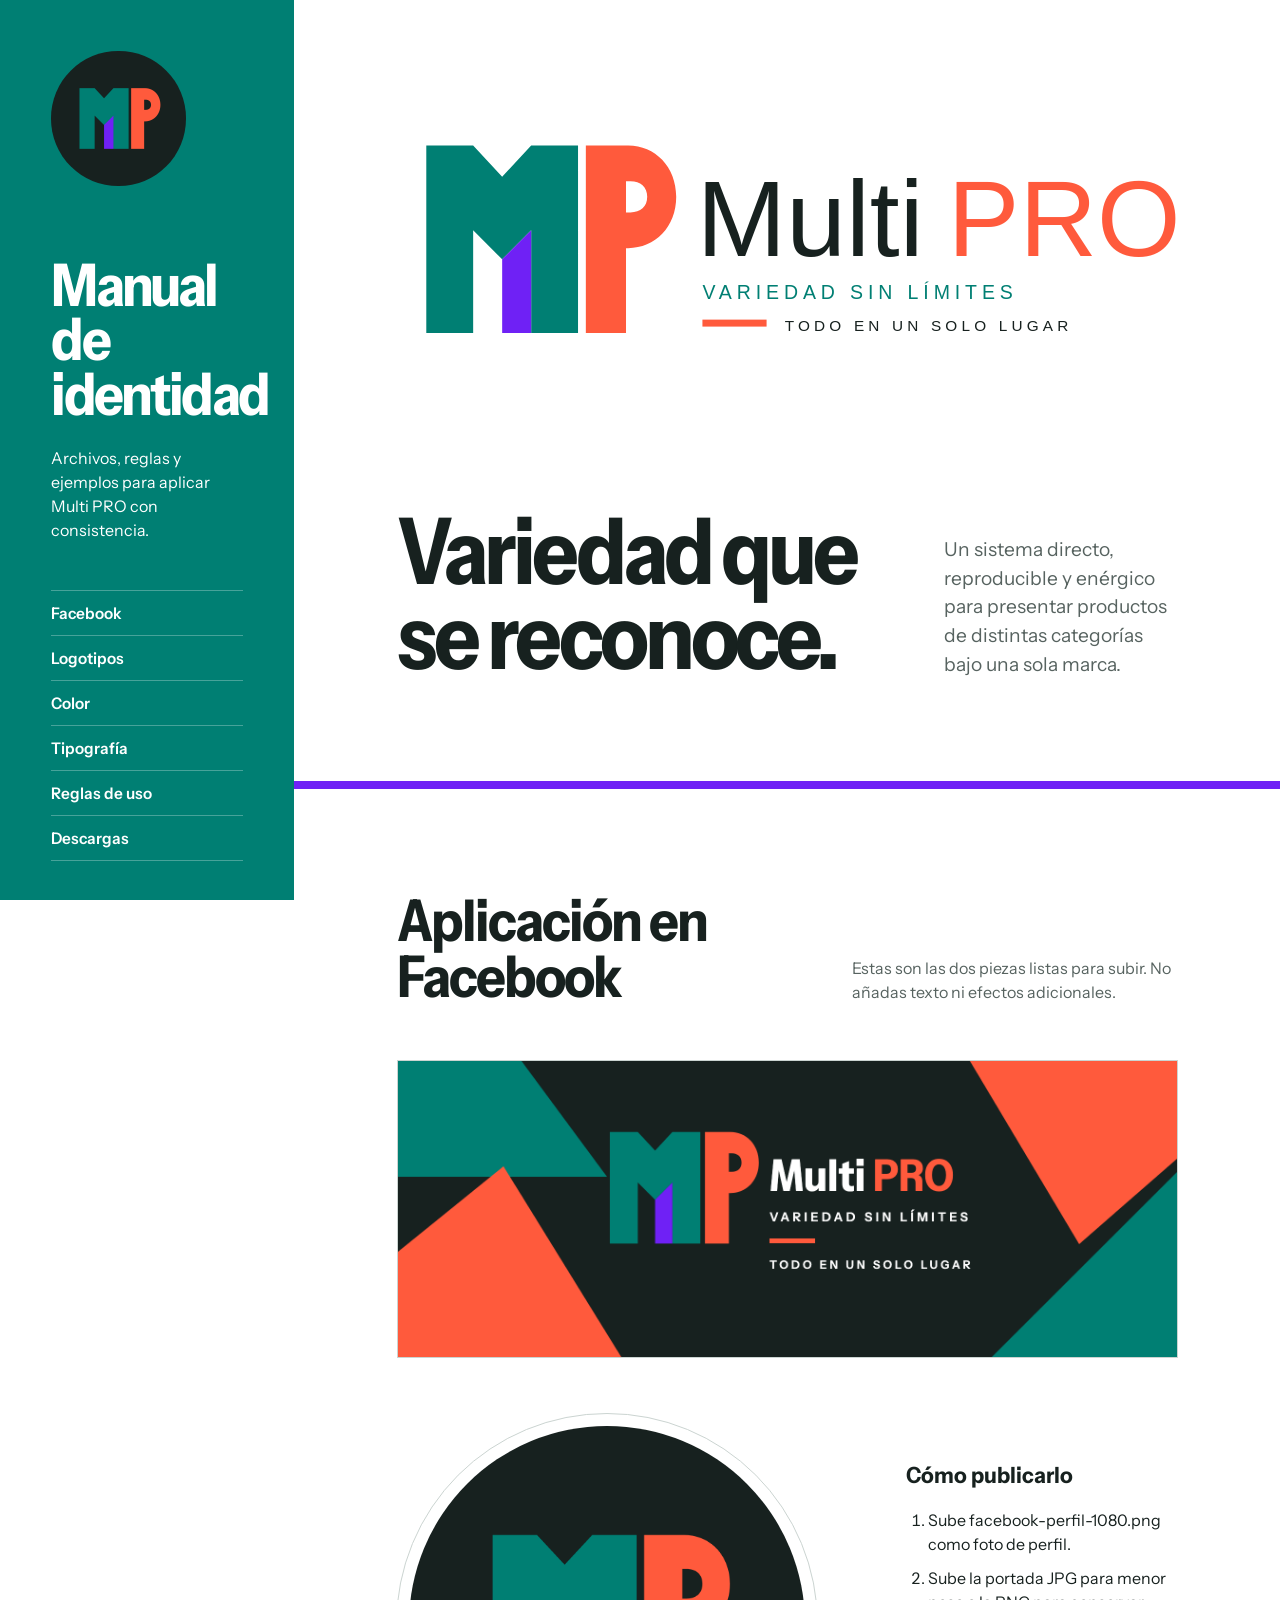
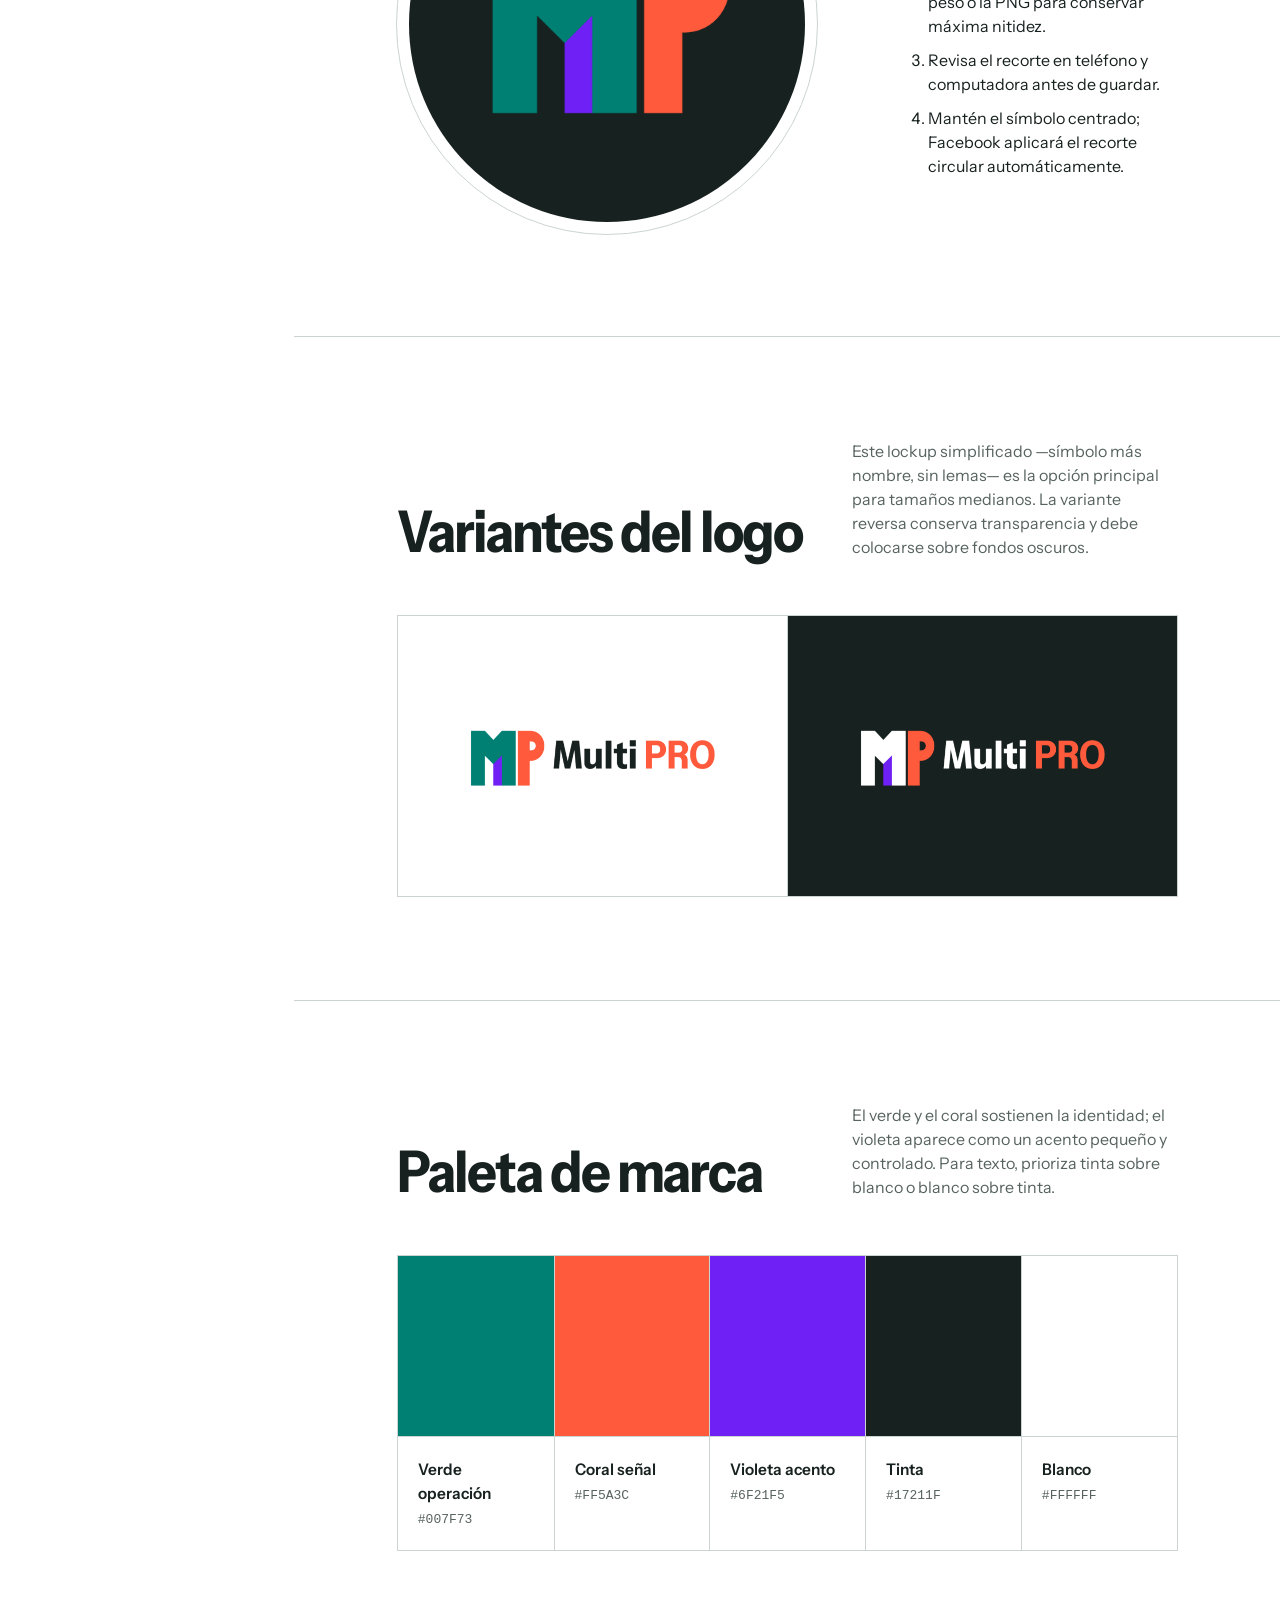
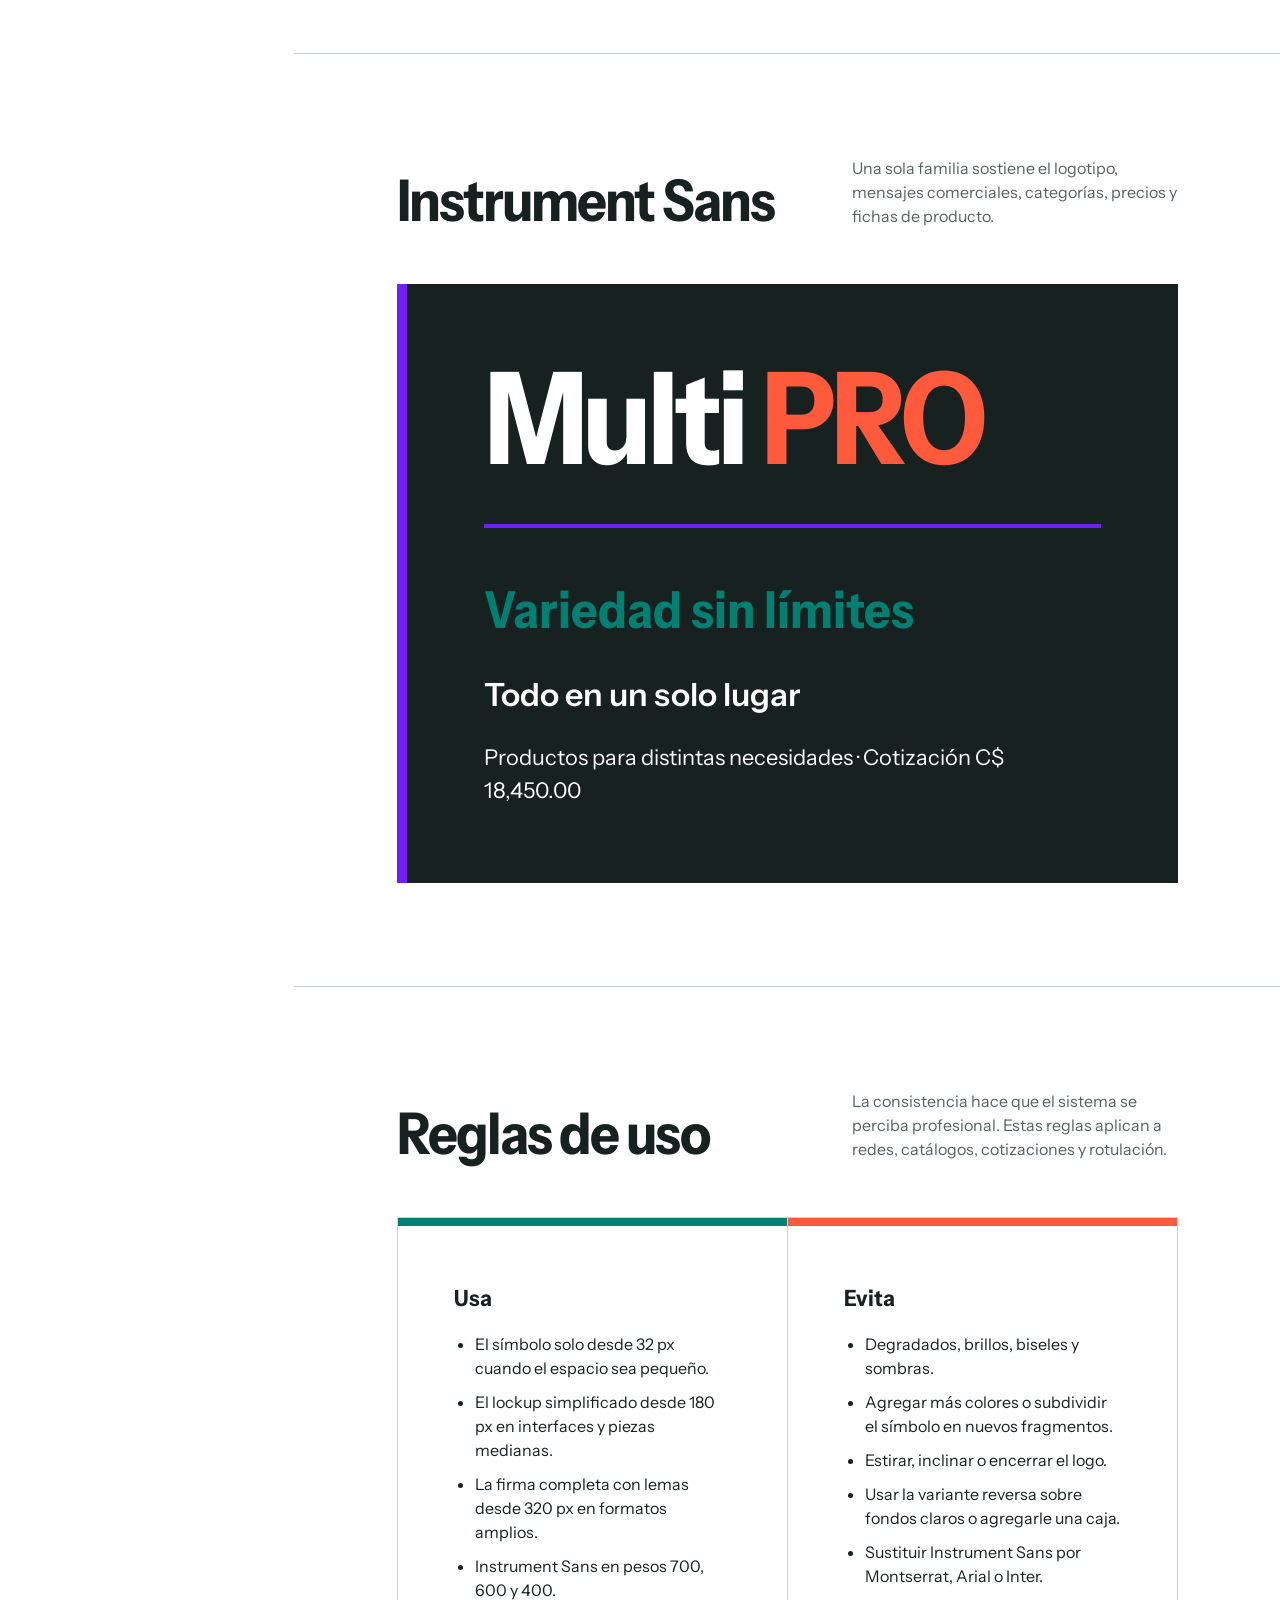
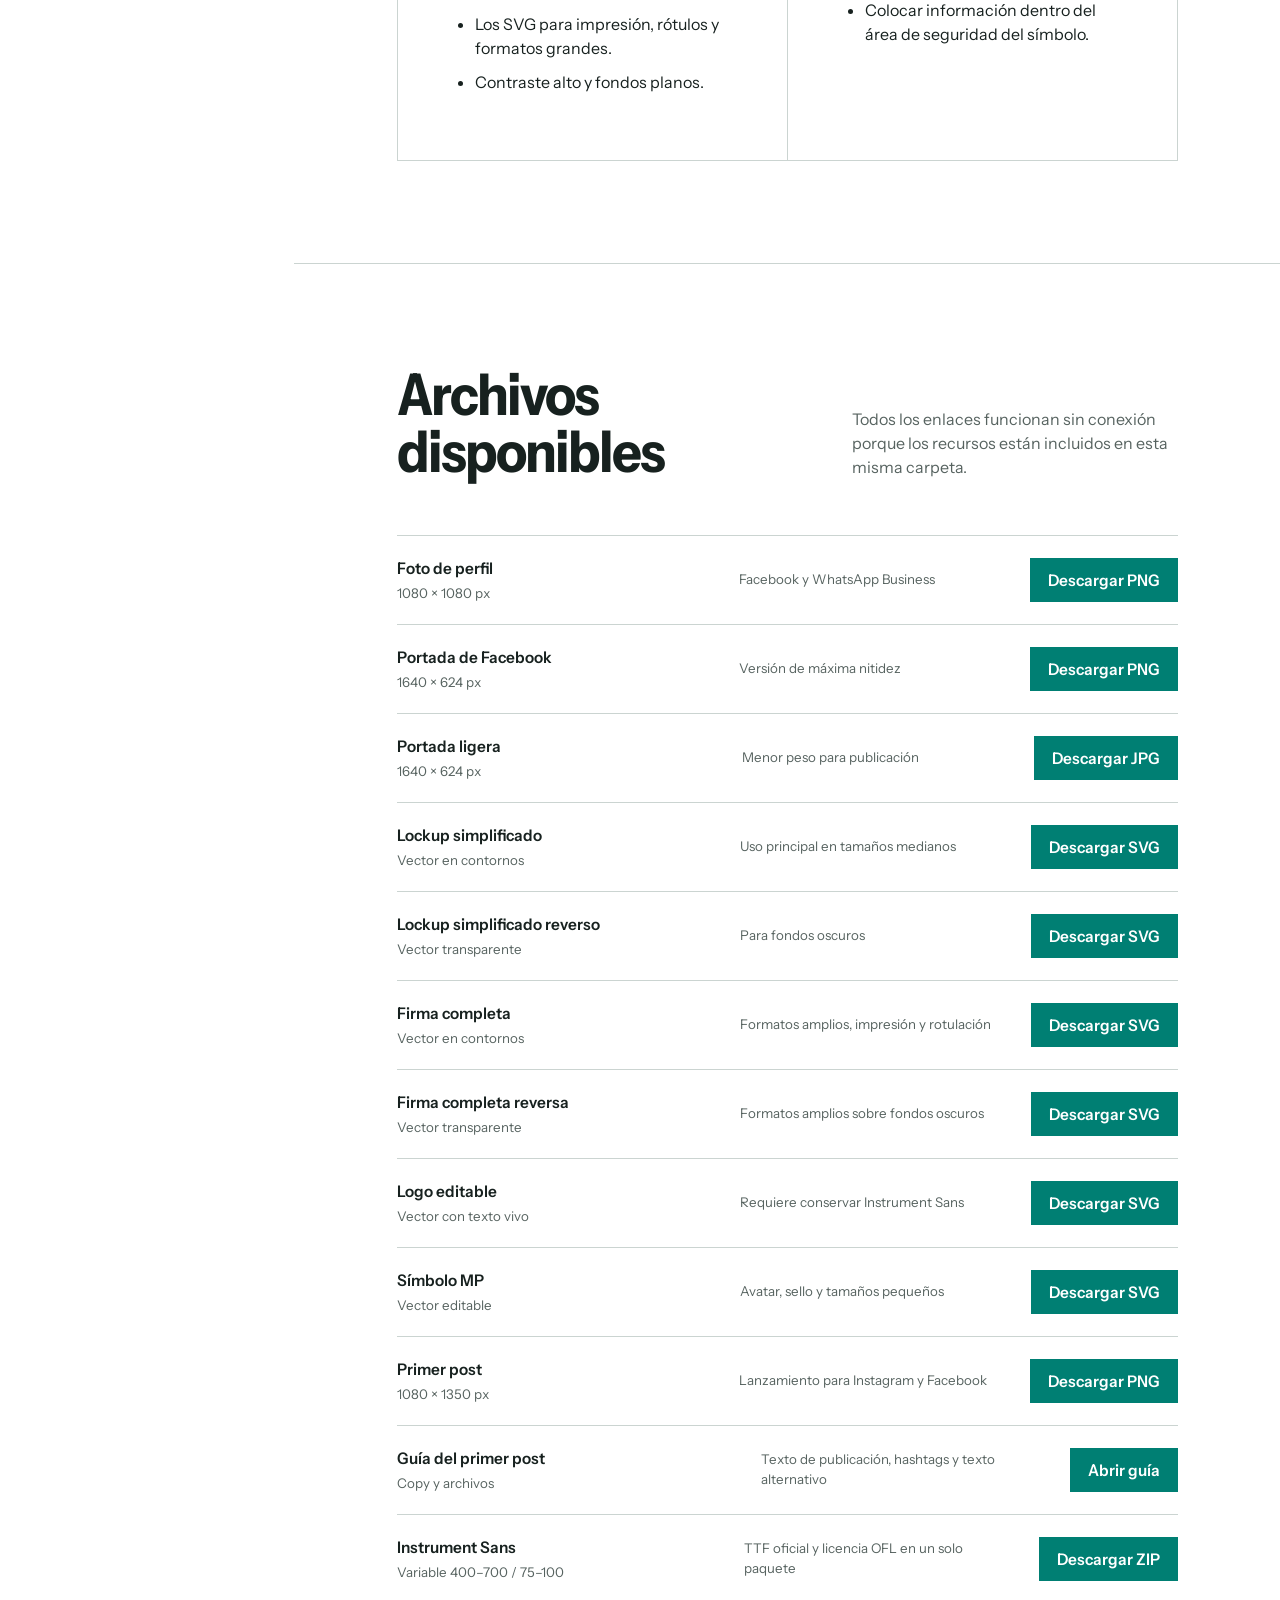
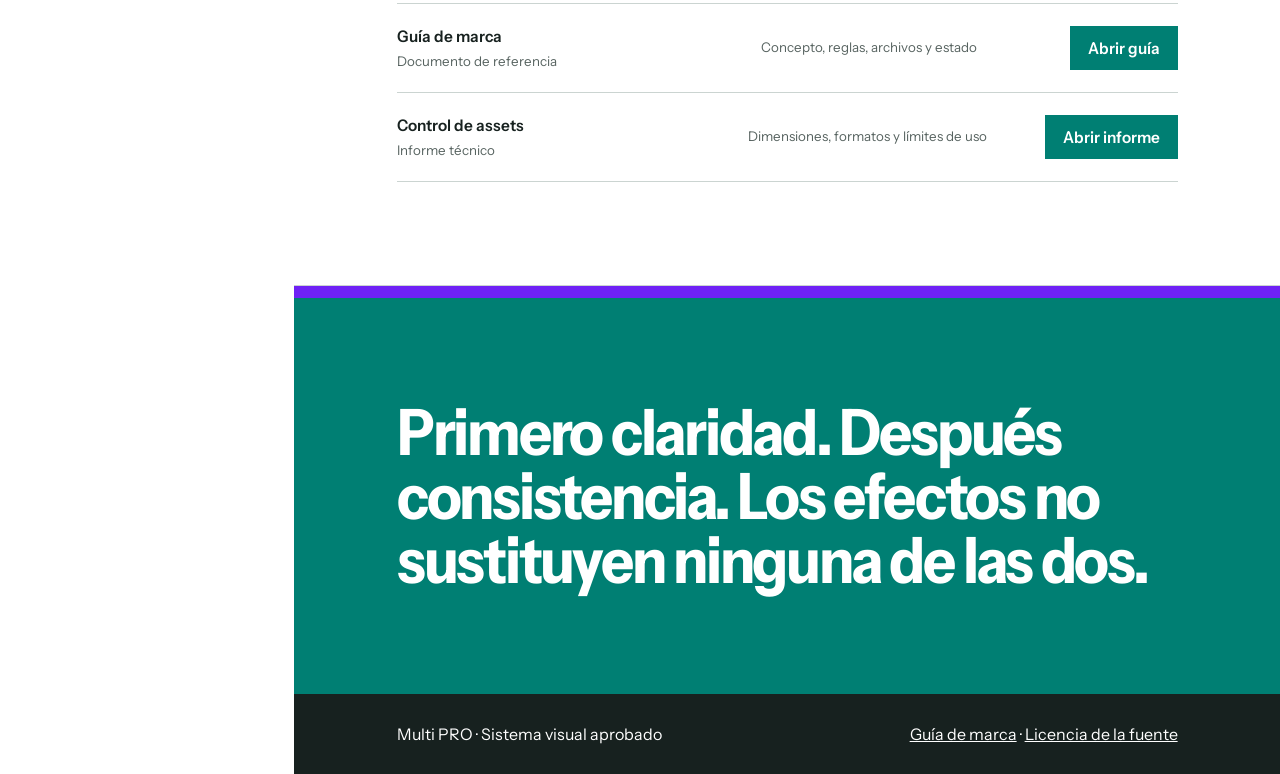
==== commit 4cab3837: "Add new SVG files for logo and wordmark with contour designs" ====
--- a/index.html
+++ b/index.html
@@ -1,924 +1,561 @@
 <!doctype html>
 <html lang="es">
-  <head>
-    <meta charset="utf-8" />
-    <meta name="viewport" content="width=device-width, initial-scale=1" />
-    <meta
-      name="description"
-      content="Manual de uso y descargas de la identidad visual de Multi PRO."
-    />
-    <link rel="icon" href="./svg/logo-simbolo.svg" type="image/svg+xml" />
-    <title>Multi PRO — Manual de identidad</title>
-    <style>
-      @font-face {
-        font-family: "Instrument Sans";
-        src: url("./fonts/InstrumentSans%5Bwdth,wght%5D.ttf")
-          format("truetype-variations");
-        font-style: normal;
-        font-weight: 400 700;
-        font-stretch: 75% 100%;
-        font-display: swap;
-      }
-
-      :root {
-        --operation: #007f73;
-        --signal: #ff5a3c;
-        --violet: #6f21f5;
-        --ink: #17211f;
-        --white: #ffffff;
-        --line: #cbd4d1;
-        --muted: #576360;
-        color-scheme: light;
-        font-family: "Instrument Sans", Arial, sans-serif;
-        font-synthesis: none;
-      }
-
-      * {
-        box-sizing: border-box;
-      }
-
-      html {
-        scroll-behavior: smooth;
-        background: var(--white);
-      }
-
-      body {
-        margin: 0;
-        color: var(--ink);
-        background: var(--white);
-        font-variation-settings:
-          "wght" 400,
-          "wdth" 100;
-        line-height: 1.5;
-      }
-
-      img {
-        display: block;
-        max-width: 100%;
-      }
-      a {
-        color: inherit;
-      }
-
-      a:focus-visible,
-      button:focus-visible {
-        outline: 3px solid var(--signal);
-        outline-offset: 4px;
-      }
-
-      .layout {
-        display: grid;
-        grid-template-columns: minmax(260px, 23vw) minmax(0, 1fr);
-        min-height: 100vh;
-      }
-
-      .rail {
-        position: sticky;
-        top: 0;
-        height: 100vh;
-        display: flex;
-        flex-direction: column;
-        padding: clamp(28px, 4vw, 64px);
-        color: var(--white);
-        background: var(--operation);
-        overflow: auto;
-      }
-
-      .rail-mark {
-        width: min(180px, 70%);
-        margin-bottom: clamp(42px, 8vh, 90px);
-        border-radius: 50%;
-        background: var(--ink);
-      }
-
-      .rail h1 {
-        max-width: 9ch;
-        margin: 0;
-        font-size: clamp(2.4rem, 4.6vw, 5rem);
-        font-variation-settings:
-          "wght" 700,
-          "wdth" 88;
-        line-height: 0.93;
-        letter-spacing: -0.045em;
-      }
-
-      .rail p {
-        max-width: 26ch;
-        margin: 24px 0 0;
-        color: var(--white);
-        font-size: 1rem;
-      }
-
-      .rail nav {
-        margin-top: auto;
-        padding-top: 48px;
-      }
-
-      .rail nav a {
-        display: block;
-        padding: 10px 0;
-        border-top: 1px solid rgba(255, 255, 255, 0.28);
-        text-decoration: none;
-        font-variation-settings:
-          "wght" 600,
-          "wdth" 96;
-      }
-
-      .rail nav a:last-child {
-        border-bottom: 1px solid rgba(255, 255, 255, 0.28);
-      }
-      .rail nav a:hover {
-        color: var(--white);
-      }
-
-      main {
-        min-width: 0;
-      }
-
-      .hero {
-        min-height: 72vh;
-        display: grid;
-        align-content: end;
-        padding: clamp(48px, 8vw, 128px);
-        border-bottom: 8px solid var(--violet);
-        background: var(--white);
-      }
-
-      .hero-lockup {
-        width: min(980px, 100%);
-        margin-bottom: clamp(54px, 10vw, 132px);
-      }
-
-      .hero-copy {
-        display: grid;
-        grid-template-columns: minmax(0, 1.5fr) minmax(220px, 0.7fr);
-        gap: 48px;
-        align-items: end;
-      }
-
-      .hero h2 {
-        max-width: 14ch;
-        margin: 0;
-        font-size: clamp(3rem, 7.2vw, 7.4rem);
-        font-variation-settings:
-          "wght" 700,
-          "wdth" 88;
-        line-height: 0.92;
-        letter-spacing: -0.045em;
-      }
-
-      .hero p {
-        max-width: 35ch;
-        margin: 0;
-        color: var(--muted);
-        font-size: clamp(1.05rem, 1.5vw, 1.3rem);
-      }
-
-      .section {
-        padding: clamp(56px, 8vw, 120px);
-        border-bottom: 1px solid var(--line);
-      }
-
-      .section-heading {
-        display: grid;
-        grid-template-columns: minmax(0, 1fr) minmax(240px, 0.8fr);
-        gap: 48px;
-        align-items: end;
-        margin-bottom: 56px;
-      }
-
-      .section-heading h2 {
-        margin: 0;
-        font-size: clamp(2.2rem, 4.5vw, 4.6rem);
-        font-variation-settings:
-          "wght" 700,
-          "wdth" 90;
-        line-height: 0.98;
-        letter-spacing: -0.035em;
-      }
-
-      .section-heading p {
-        max-width: 42ch;
-        margin: 0;
-        color: var(--muted);
-      }
-
-      .preview-frame {
-        border: 1px solid var(--line);
-        background: var(--white);
-      }
-
-      .cover-preview {
-        aspect-ratio: 1640 / 624;
-        overflow: hidden;
-      }
-
-      .cover-preview img {
-        width: 100%;
-        height: 100%;
-        object-fit: cover;
-      }
-
-      .profile-row {
-        display: grid;
-        grid-template-columns: minmax(220px, 420px) minmax(0, 1fr);
-        gap: clamp(36px, 7vw, 96px);
-        align-items: center;
-        margin-top: 56px;
-      }
-
-      .profile-circle {
-        overflow: hidden;
-        border-radius: 50%;
-        border: 12px solid var(--white);
-        outline: 1px solid var(--line);
-        background: var(--ink);
-      }
-
-      .profile-notes h3,
-      .usage h3,
-      .file-list h3 {
-        margin: 0 0 16px;
-        font-size: 1.4rem;
-        font-variation-settings:
-          "wght" 700,
-          "wdth" 94;
-      }
-
-      .profile-notes ol,
-      .usage ol,
-      .usage ul {
-        margin: 0;
-        padding-left: 1.35rem;
-      }
-
-      .profile-notes li,
-      .usage li {
-        margin: 10px 0;
-      }
-
-      .logo-grid {
-        display: grid;
-        grid-template-columns: 1fr 1fr;
-        border: 1px solid var(--line);
-      }
-
-      .logo-panel {
-        min-height: 280px;
-        display: grid;
-        place-items: center;
-        padding: clamp(28px, 5vw, 72px);
-      }
-
-      .logo-panel + .logo-panel {
-        border-left: 1px solid var(--line);
-      }
-      .logo-panel.dark {
-        background: var(--ink);
-      }
-      .logo-panel img {
-        width: min(620px, 100%);
-      }
-
-      .palette {
-        display: grid;
-        grid-template-columns: repeat(5, minmax(120px, 1fr));
-        border: 1px solid var(--line);
-      }
-
-      .swatch {
-        min-width: 0;
-      }
-      .swatch-color {
-        height: 180px;
-      }
-      .swatch-info {
-        padding: 20px;
-        border-top: 1px solid var(--line);
-      }
-      .swatch + .swatch {
-        border-left: 1px solid var(--line);
-      }
-      .swatch strong {
-        display: block;
-        font-variation-settings:
-          "wght" 600,
-          "wdth" 96;
-      }
-      .swatch code {
-        color: var(--muted);
-      }
-
-      .type-specimen {
-        padding: clamp(32px, 6vw, 80px);
-        color: var(--white);
-        background: var(--ink);
-        border-left: 10px solid var(--violet);
-      }
-
-      .type-wordmark {
-        margin: 0 0 48px;
-        font-size: clamp(4rem, 10vw, 10rem);
-        font-variation-settings:
-          "wght" 700,
-          "wdth" 90;
-        line-height: 0.9;
-        letter-spacing: -0.04em;
-      }
-
-      .type-wordmark span {
-        color: var(--signal);
-      }
-      .type-rule {
-        height: 4px;
-        margin: 0 0 44px;
-        background: var(--violet);
-      }
-
-      .type-lines {
-        display: grid;
-        gap: 22px;
-      }
-
-      .type-lines p {
-        margin: 0;
-      }
-      .type-lines .title {
-        color: var(--operation);
-        font-size: clamp(1.8rem, 4vw, 3.8rem);
-        font-variation-settings:
-          "wght" 700,
-          "wdth" 90;
-      }
-      .type-lines .subtitle {
-        font-size: clamp(1.35rem, 2.5vw, 2.4rem);
-        font-variation-settings:
-          "wght" 600,
-          "wdth" 100;
-      }
-      .type-lines .body {
-        font-size: clamp(1.05rem, 1.7vw, 1.4rem);
-      }
-
-      .usage-grid {
-        display: grid;
-        grid-template-columns: 1fr 1fr;
-        gap: 1px;
-        background: var(--line);
-        border: 1px solid var(--line);
-      }
-
-      .usage {
-        padding: clamp(28px, 5vw, 56px);
-        background: var(--white);
-      }
-
-      .usage.do {
-        border-top: 8px solid var(--operation);
-      }
-      .usage.dont {
-        border-top: 8px solid var(--signal);
-      }
-
-      .downloads {
-        border-top: 1px solid var(--line);
-      }
-
-      .download-row {
-        display: grid;
-        grid-template-columns: minmax(180px, 1.2fr) minmax(180px, 1fr) auto;
-        gap: 28px;
-        align-items: center;
-        padding: 20px 0;
-        border-bottom: 1px solid var(--line);
-      }
-
-      .download-row strong {
-        font-variation-settings:
-          "wght" 600,
-          "wdth" 96;
-      }
-      .download-row small {
-        color: var(--muted);
-      }
-
-      .button {
-        display: inline-flex;
-        justify-content: center;
-        align-items: center;
-        min-height: 44px;
-        padding: 10px 18px;
-        color: var(--white);
-        background: var(--operation);
-        border: 0;
-        text-decoration: none;
-        font-variation-settings:
-          "wght" 600,
-          "wdth" 96;
-      }
-
-      .button:hover {
-        background: var(--ink);
-      }
-
-      .final-note {
-        padding: clamp(56px, 8vw, 120px);
-        color: var(--white);
-        background: var(--operation);
-        border-top: 12px solid var(--violet);
-      }
-
-      .final-note p {
-        max-width: 26ch;
-        margin: 0;
-        font-size: clamp(2.1rem, 5vw, 5rem);
-        font-variation-settings:
-          "wght" 700,
-          "wdth" 90;
-        line-height: 1;
-        letter-spacing: -0.035em;
-      }
-
-      footer {
-        display: flex;
-        justify-content: space-between;
-        gap: 24px;
-        padding: 28px clamp(32px, 8vw, 120px);
-        color: var(--white);
-        background: var(--ink);
-      }
-
-      footer p {
-        margin: 0;
-      }
-      footer a {
-        color: var(--white);
-      }
-
-      @media (max-width: 960px) {
-        .layout {
-          display: block;
-        }
-        .rail {
-          position: static;
-          height: auto;
-        }
-        .rail-mark {
-          width: 140px;
-          margin-bottom: 36px;
-        }
-        .rail h1 {
-          max-width: 12ch;
-        }
-        .rail nav {
-          margin-top: 42px;
-        }
-        .hero-copy,
-        .section-heading {
-          grid-template-columns: 1fr;
-          gap: 24px;
-        }
-        .palette {
-          grid-template-columns: repeat(2, 1fr);
-        }
-        .swatch + .swatch {
-          border-left: 0;
-        }
-        .swatch:nth-child(even) {
-          border-left: 1px solid var(--line);
-        }
-        .swatch:nth-child(n + 3) {
-          border-top: 1px solid var(--line);
-        }
-      }
-
-      @media (max-width: 700px) {
-        .rail {
-          padding: 28px 24px;
-        }
-        .rail-mark {
-          width: 88px;
-          margin-bottom: 20px;
-        }
-        .rail h1 {
-          max-width: none;
-          font-size: 2.4rem;
-        }
-        .rail p {
-          margin-top: 12px;
-        }
-        .rail nav {
-          display: grid;
-          grid-template-columns: 1fr 1fr;
-          gap: 0 18px;
-          margin-top: 28px;
-          padding-top: 0;
-        }
-        .hero,
-        .section {
-          padding: 42px 24px;
-        }
-        .hero {
-          min-height: auto;
-        }
-        .hero-lockup {
-          margin-bottom: 64px;
-        }
-        .profile-row,
-        .logo-grid,
-        .usage-grid {
-          grid-template-columns: 1fr;
-        }
-        .logo-panel + .logo-panel {
-          border-left: 0;
-          border-top: 1px solid var(--line);
-        }
-        .download-row {
-          grid-template-columns: 1fr;
-          gap: 8px;
-        }
-        .button {
-          justify-self: start;
-        }
-        footer {
-          flex-direction: column;
-        }
-      }
-
-      @media (prefers-reduced-motion: reduce) {
-        html {
-          scroll-behavior: auto;
-        }
-      }
-    </style>
-  </head>
-  <body>
-    <div class="layout">
-      <aside class="rail">
-        <img
-          class="rail-mark"
-          src="./png/facebook-perfil-1080.png"
-          alt="Símbolo MP de Multi PRO sobre sello tinta"
-        />
-        <h1>Manual de identidad</h1>
-        <p>
-          Archivos, reglas y ejemplos para aplicar Multi PRO con consistencia.
-        </p>
-        <nav aria-label="Contenido">
-          <a href="#facebook">Facebook</a>
-          <a href="#logos">Logotipos</a>
-          <a href="#color">Color</a>
-          <a href="#tipografia">Tipografía</a>
-          <a href="#uso">Reglas de uso</a>
-          <a href="#descargas">Descargas</a>
-        </nav>
-      </aside>
-
-      <main>
-        <header class="hero">
-          <img
-            class="hero-lockup"
-            src="./svg/logo-horizontal.svg"
-            alt="Multi PRO, variedad sin límites"
-          />
-          <div class="hero-copy">
-            <h2>Variedad que se reconoce.</h2>
-            <p>
-              Un sistema directo, reproducible y enérgico para presentar
-              productos de distintas categorías bajo una sola marca.
-            </p>
+<head>
+  <meta charset="utf-8">
+  <meta name="viewport" content="width=device-width, initial-scale=1">
+  <meta name="description" content="Manual de uso y descargas de la identidad visual de Multi PRO.">
+  <link rel="icon" href="./svg/logo-simbolo.svg" type="image/svg+xml">
+  <title>Multi PRO — Manual de identidad</title>
+  <style>
+    @font-face {
+      font-family: "Instrument Sans";
+      src: url("./fonts/InstrumentSans%5Bwdth,wght%5D.ttf") format("truetype-variations");
+      font-style: normal;
+      font-weight: 400 700;
+      font-stretch: 75% 100%;
+      font-display: swap;
+    }
+
+    :root {
+      --operation: #007f73;
+      --signal: #ff5a3c;
+      --violet: #6f21f5;
+      --ink: #17211f;
+      --white: #ffffff;
+      --line: #cbd4d1;
+      --muted: #576360;
+      color-scheme: light;
+      font-family: "Instrument Sans", Arial, sans-serif;
+      font-synthesis: none;
+    }
+
+    * { box-sizing: border-box; }
+
+    html {
+      scroll-behavior: smooth;
+      background: var(--white);
+    }
+
+    body {
+      margin: 0;
+      color: var(--ink);
+      background: var(--white);
+      font-variation-settings: "wght" 400, "wdth" 100;
+      line-height: 1.5;
+    }
+
+    img { display: block; max-width: 100%; }
+    a { color: inherit; }
+
+    a:focus-visible,
+    button:focus-visible {
+      outline: 3px solid var(--signal);
+      outline-offset: 4px;
+    }
+
+    .layout {
+      display: grid;
+      grid-template-columns: minmax(260px, 23vw) minmax(0, 1fr);
+      min-height: 100vh;
+    }
+
+    .rail {
+      position: sticky;
+      top: 0;
+      height: 100vh;
+      display: flex;
+      flex-direction: column;
+      padding: clamp(28px, 4vw, 64px);
+      color: var(--white);
+      background: var(--operation);
+      overflow: auto;
+    }
+
+    .rail-mark {
+      width: min(180px, 70%);
+      margin-bottom: clamp(42px, 8vh, 90px);
+      border-radius: 50%;
+      background: var(--ink);
+    }
+
+    .rail h1 {
+      max-width: 9ch;
+      margin: 0;
+      font-size: clamp(2.4rem, 4.6vw, 5rem);
+      font-variation-settings: "wght" 700, "wdth" 88;
+      line-height: .93;
+      letter-spacing: -.045em;
+    }
+
+    .rail p {
+      max-width: 26ch;
+      margin: 24px 0 0;
+      color: var(--white);
+      font-size: 1rem;
+    }
+
+    .rail nav {
+      margin-top: auto;
+      padding-top: 48px;
+    }
+
+    .rail nav a {
+      display: block;
+      padding: 10px 0;
+      border-top: 1px solid rgba(255,255,255,.28);
+      text-decoration: none;
+      font-variation-settings: "wght" 600, "wdth" 96;
+    }
+
+    .rail nav a:last-child { border-bottom: 1px solid rgba(255,255,255,.28); }
+    .rail nav a:hover { color: var(--white); }
+
+    main { min-width: 0; }
+
+    .hero {
+      min-height: 72vh;
+      display: grid;
+      align-content: end;
+      padding: clamp(48px, 8vw, 128px);
+      border-bottom: 8px solid var(--violet);
+      background: var(--white);
+    }
+
+    .hero-lockup {
+      width: min(980px, 100%);
+      margin-bottom: clamp(54px, 10vw, 132px);
+    }
+
+    .hero-copy {
+      display: grid;
+      grid-template-columns: minmax(0, 1.5fr) minmax(220px, .7fr);
+      gap: 48px;
+      align-items: end;
+    }
+
+    .hero h2 {
+      max-width: 14ch;
+      margin: 0;
+      font-size: clamp(3rem, 7.2vw, 7.4rem);
+      font-variation-settings: "wght" 700, "wdth" 88;
+      line-height: .92;
+      letter-spacing: -.045em;
+    }
+
+    .hero p {
+      max-width: 35ch;
+      margin: 0;
+      color: var(--muted);
+      font-size: clamp(1.05rem, 1.5vw, 1.3rem);
+    }
+
+    .section {
+      padding: clamp(56px, 8vw, 120px);
+      border-bottom: 1px solid var(--line);
+    }
+
+    .section-heading {
+      display: grid;
+      grid-template-columns: minmax(0, 1fr) minmax(240px, .8fr);
+      gap: 48px;
+      align-items: end;
+      margin-bottom: 56px;
+    }
+
+    .section-heading h2 {
+      margin: 0;
+      font-size: clamp(2.2rem, 4.5vw, 4.6rem);
+      font-variation-settings: "wght" 700, "wdth" 90;
+      line-height: .98;
+      letter-spacing: -.035em;
+    }
+
+    .section-heading p {
+      max-width: 42ch;
+      margin: 0;
+      color: var(--muted);
+    }
+
+    .preview-frame {
+      border: 1px solid var(--line);
+      background: var(--white);
+    }
+
+    .cover-preview {
+      aspect-ratio: 1640 / 624;
+      overflow: hidden;
+    }
+
+    .cover-preview img {
+      width: 100%;
+      height: 100%;
+      object-fit: cover;
+    }
+
+    .profile-row {
+      display: grid;
+      grid-template-columns: minmax(220px, 420px) minmax(0, 1fr);
+      gap: clamp(36px, 7vw, 96px);
+      align-items: center;
+      margin-top: 56px;
+    }
+
+    .profile-circle {
+      overflow: hidden;
+      border-radius: 50%;
+      border: 12px solid var(--white);
+      outline: 1px solid var(--line);
+      background: var(--ink);
+    }
+
+    .profile-notes h3,
+    .usage h3,
+    .file-list h3 {
+      margin: 0 0 16px;
+      font-size: 1.4rem;
+      font-variation-settings: "wght" 700, "wdth" 94;
+    }
+
+    .profile-notes ol,
+    .usage ol,
+    .usage ul {
+      margin: 0;
+      padding-left: 1.35rem;
+    }
+
+    .profile-notes li,
+    .usage li { margin: 10px 0; }
+
+    .logo-grid {
+      display: grid;
+      grid-template-columns: 1fr 1fr;
+      border: 1px solid var(--line);
+    }
+
+    .logo-panel {
+      min-height: 280px;
+      display: grid;
+      place-items: center;
+      padding: clamp(28px, 5vw, 72px);
+    }
+
+    .logo-panel + .logo-panel { border-left: 1px solid var(--line); }
+    .logo-panel.dark { background: var(--ink); }
+    .logo-panel img { width: min(620px, 100%); }
+
+    .palette {
+      display: grid;
+      grid-template-columns: repeat(5, minmax(120px, 1fr));
+      border: 1px solid var(--line);
+    }
+
+    .swatch { min-width: 0; }
+    .swatch-color { height: 180px; }
+    .swatch-info { padding: 20px; border-top: 1px solid var(--line); }
+    .swatch + .swatch { border-left: 1px solid var(--line); }
+    .swatch strong { display: block; font-variation-settings: "wght" 600, "wdth" 96; }
+    .swatch code { color: var(--muted); }
+
+    .type-specimen {
+      padding: clamp(32px, 6vw, 80px);
+      color: var(--white);
+      background: var(--ink);
+      border-left: 10px solid var(--violet);
+    }
+
+    .type-wordmark {
+      margin: 0 0 48px;
+      font-size: clamp(4rem, 10vw, 10rem);
+      font-variation-settings: "wght" 700, "wdth" 90;
+      line-height: .9;
+      letter-spacing: -.04em;
+    }
+
+    .type-wordmark span { color: var(--signal); }
+    .type-rule { height: 4px; margin: 0 0 44px; background: var(--violet); }
+
+    .type-lines {
+      display: grid;
+      gap: 22px;
+    }
+
+    .type-lines p { margin: 0; }
+    .type-lines .title { color: var(--operation); font-size: clamp(1.8rem, 4vw, 3.8rem); font-variation-settings: "wght" 700, "wdth" 90; }
+    .type-lines .subtitle { font-size: clamp(1.35rem, 2.5vw, 2.4rem); font-variation-settings: "wght" 600, "wdth" 100; }
+    .type-lines .body { font-size: clamp(1.05rem, 1.7vw, 1.4rem); }
+
+    .usage-grid {
+      display: grid;
+      grid-template-columns: 1fr 1fr;
+      gap: 1px;
+      background: var(--line);
+      border: 1px solid var(--line);
+    }
+
+    .usage {
+      padding: clamp(28px, 5vw, 56px);
+      background: var(--white);
+    }
+
+    .usage.do { border-top: 8px solid var(--operation); }
+    .usage.dont { border-top: 8px solid var(--signal); }
+
+    .downloads {
+      border-top: 1px solid var(--line);
+    }
+
+    .download-row {
+      display: grid;
+      grid-template-columns: minmax(180px, 1.2fr) minmax(180px, 1fr) auto;
+      gap: 28px;
+      align-items: center;
+      padding: 20px 0;
+      border-bottom: 1px solid var(--line);
+    }
+
+    .download-row strong { font-variation-settings: "wght" 600, "wdth" 96; }
+    .download-row small { color: var(--muted); }
+
+    .button {
+      display: inline-flex;
+      justify-content: center;
+      align-items: center;
+      min-height: 44px;
+      padding: 10px 18px;
+      color: var(--white);
+      background: var(--operation);
+      border: 0;
+      text-decoration: none;
+      font-variation-settings: "wght" 600, "wdth" 96;
+    }
+
+    .button:hover { background: var(--ink); }
+
+    .final-note {
+      padding: clamp(56px, 8vw, 120px);
+      color: var(--white);
+      background: var(--operation);
+      border-top: 12px solid var(--violet);
+    }
+
+    .final-note p {
+      max-width: 26ch;
+      margin: 0;
+      font-size: clamp(2.1rem, 5vw, 5rem);
+      font-variation-settings: "wght" 700, "wdth" 90;
+      line-height: 1;
+      letter-spacing: -.035em;
+    }
+
+    footer {
+      display: flex;
+      justify-content: space-between;
+      gap: 24px;
+      padding: 28px clamp(32px, 8vw, 120px);
+      color: var(--white);
+      background: var(--ink);
+    }
+
+    footer p { margin: 0; }
+    footer a { color: var(--white); }
+
+    @media (max-width: 960px) {
+      .layout { display: block; }
+      .rail { position: static; height: auto; }
+      .rail-mark { width: 140px; margin-bottom: 36px; }
+      .rail h1 { max-width: 12ch; }
+      .rail nav { margin-top: 42px; }
+      .hero-copy,
+      .section-heading { grid-template-columns: 1fr; gap: 24px; }
+      .palette { grid-template-columns: repeat(2, 1fr); }
+      .swatch + .swatch { border-left: 0; }
+      .swatch:nth-child(even) { border-left: 1px solid var(--line); }
+      .swatch:nth-child(n+3) { border-top: 1px solid var(--line); }
+    }
+
+    @media (max-width: 700px) {
+      .rail { padding: 28px 24px; }
+      .rail-mark { width: 88px; margin-bottom: 20px; }
+      .rail h1 { max-width: none; font-size: 2.4rem; }
+      .rail p { margin-top: 12px; }
+      .rail nav { display: grid; grid-template-columns: 1fr 1fr; gap: 0 18px; margin-top: 28px; padding-top: 0; }
+      .hero,
+      .section { padding: 42px 24px; }
+      .hero { min-height: auto; }
+      .hero-lockup { margin-bottom: 64px; }
+      .profile-row,
+      .logo-grid,
+      .usage-grid { grid-template-columns: 1fr; }
+      .logo-panel + .logo-panel { border-left: 0; border-top: 1px solid var(--line); }
+      .download-row { grid-template-columns: 1fr; gap: 8px; }
+      .button { justify-self: start; }
+      footer { flex-direction: column; }
+    }
+
+    @media (prefers-reduced-motion: reduce) {
+      html { scroll-behavior: auto; }
+    }
+  </style>
+</head>
+<body>
+  <div class="layout">
+    <aside class="rail">
+      <img class="rail-mark" src="./png/facebook-perfil-1080.png" alt="Símbolo MP de Multi PRO sobre sello tinta">
+      <h1>Manual de identidad</h1>
+      <p>Archivos, reglas y ejemplos para aplicar Multi PRO con consistencia.</p>
+      <nav aria-label="Contenido">
+        <a href="#facebook">Facebook</a>
+        <a href="#logos">Logotipos</a>
+        <a href="#color">Color</a>
+        <a href="#tipografia">Tipografía</a>
+        <a href="#uso">Reglas de uso</a>
+        <a href="#descargas">Descargas</a>
+      </nav>
+    </aside>
+
+    <main>
+      <header class="hero">
+        <img class="hero-lockup" src="./svg/logo-horizontal.svg" alt="Multi PRO, variedad sin límites">
+        <div class="hero-copy">
+          <h2>Variedad que se reconoce.</h2>
+          <p>Un sistema directo, reproducible y enérgico para presentar productos de distintas categorías bajo una sola marca.</p>
+        </div>
+      </header>
+
+      <section class="section" id="facebook">
+        <div class="section-heading">
+          <h2>Aplicación en Facebook</h2>
+          <p>Estas son las dos piezas listas para subir. No añadas texto ni efectos adicionales.</p>
+        </div>
+
+        <div class="preview-frame cover-preview">
+          <img src="./png/facebook-portada-1640x624.png" alt="Portada de Facebook de Multi PRO">
+        </div>
+
+        <div class="profile-row">
+          <div class="profile-circle">
+            <img src="./png/facebook-perfil-1080.png" alt="Foto de perfil circular de Multi PRO">
           </div>
-        </header>
-
-        <section class="section" id="facebook">
-          <div class="section-heading">
-            <h2>Aplicación en Facebook</h2>
-            <p>
-              Estas son las dos piezas listas para subir. No añadas texto ni
-              efectos adicionales.
-            </p>
+          <div class="profile-notes">
+            <h3>Cómo publicarlo</h3>
+            <ol>
+              <li>Sube <strong>facebook-perfil-1080.png</strong> como foto de perfil.</li>
+              <li>Sube la portada JPG para menor peso o la PNG para conservar máxima nitidez.</li>
+              <li>Revisa el recorte en teléfono y computadora antes de guardar.</li>
+              <li>Mantén el símbolo centrado; Facebook aplicará el recorte circular automáticamente.</li>
+            </ol>
           </div>
-
-          <div class="preview-frame cover-preview">
-            <img
-              src="./png/facebook-portada-1640x624.png"
-              alt="Portada de Facebook de Multi PRO"
-            />
+        </div>
+      </section>
+
+      <section class="section" id="logos">
+        <div class="section-heading">
+          <h2>Variantes del logo</h2>
+          <p>Este lockup simplificado —símbolo más nombre, sin lemas— es la opción principal para tamaños medianos. La variante reversa conserva transparencia y debe colocarse sobre fondos oscuros.</p>
+        </div>
+        <div class="logo-grid">
+          <div class="logo-panel">
+            <img src="./png/logo-horizontal-simple.png" alt="Lockup simplificado de Multi PRO sobre fondo claro">
           </div>
-
-          <div class="profile-row">
-            <div class="profile-circle">
-              <img
-                src="./png/facebook-perfil-1080.png"
-                alt="Foto de perfil circular de Multi PRO"
-              />
-            </div>
-            <div class="profile-notes">
-              <h3>Cómo publicarlo</h3>
-              <ol>
-                <li>
-                  Sube <strong>facebook-perfil-1080.png</strong> como foto de
-                  perfil.
-                </li>
-                <li>
-                  Sube la portada JPG para menor peso o la PNG para conservar
-                  máxima nitidez.
-                </li>
-                <li>
-                  Revisa el recorte en teléfono y computadora antes de guardar.
-                </li>
-                <li>
-                  Mantén el símbolo centrado; Facebook aplicará el recorte
-                  circular automáticamente.
-                </li>
-              </ol>
-            </div>
+          <div class="logo-panel dark">
+            <img src="./png/logo-horizontal-simple-invertido.png" alt="Lockup simplificado en reverso de Multi PRO sobre fondo oscuro">
           </div>
-        </section>
-
-        <section class="section" id="logos">
-          <div class="section-heading">
-            <h2>Variantes del logo</h2>
-            <p>
-              Usa la versión normal sobre fondos blancos o claros. La invertida
-              está preparada para fondos oscuros.
-            </p>
+        </div>
+      </section>
+
+      <section class="section" id="color">
+        <div class="section-heading">
+          <h2>Paleta de marca</h2>
+          <p>El verde y el coral sostienen la identidad; el violeta aparece como un acento pequeño y controlado. Para texto, prioriza tinta sobre blanco o blanco sobre tinta.</p>
+        </div>
+        <div class="palette" aria-label="Paleta de colores">
+          <div class="swatch"><div class="swatch-color" style="background:#007f73"></div><div class="swatch-info"><strong>Verde operación</strong><code>#007F73</code></div></div>
+          <div class="swatch"><div class="swatch-color" style="background:#ff5a3c"></div><div class="swatch-info"><strong>Coral señal</strong><code>#FF5A3C</code></div></div>
+          <div class="swatch"><div class="swatch-color" style="background:#6f21f5"></div><div class="swatch-info"><strong>Violeta acento</strong><code>#6F21F5</code></div></div>
+          <div class="swatch"><div class="swatch-color" style="background:#17211f"></div><div class="swatch-info"><strong>Tinta</strong><code>#17211F</code></div></div>
+          <div class="swatch"><div class="swatch-color" style="background:#fff"></div><div class="swatch-info"><strong>Blanco</strong><code>#FFFFFF</code></div></div>
+        </div>
+      </section>
+
+      <section class="section" id="tipografia">
+        <div class="section-heading">
+          <h2>Instrument Sans</h2>
+          <p>Una sola familia sostiene el logotipo, mensajes comerciales, categorías, precios y fichas de producto.</p>
+        </div>
+        <div class="type-specimen">
+          <p class="type-wordmark">Multi <span>PRO</span></p>
+          <div class="type-rule"></div>
+          <div class="type-lines">
+            <p class="title">Variedad sin límites</p>
+            <p class="subtitle">Todo en un solo lugar</p>
+            <p class="body">Productos para distintas necesidades · Cotización C$ 18,450.00</p>
           </div>
-          <div class="logo-grid">
-            <div class="logo-panel">
-              <img
-                src="./png/logo-horizontal.png"
-                alt="Logo horizontal de Multi PRO sobre fondo claro"
-              />
-            </div>
-            <div class="logo-panel dark">
-              <img
-                src="./png/logo-horizontal-invertido.png"
-                alt="Logo horizontal invertido de Multi PRO"
-              />
-            </div>
-          </div>
-        </section>
-
-        <section class="section" id="color">
-          <div class="section-heading">
-            <h2>Paleta de marca</h2>
-            <p>
-              El verde y el coral sostienen la identidad; el violeta aparece
-              como un acento pequeño y controlado dentro del símbolo.
-            </p>
-          </div>
-          <div class="palette" aria-label="Paleta de colores">
-            <div class="swatch">
-              <div class="swatch-color" style="background: #007f73"></div>
-              <div class="swatch-info">
-                <strong>Verde operación</strong><code>#007F73</code>
-              </div>
-            </div>
-            <div class="swatch">
-              <div class="swatch-color" style="background: #ff5a3c"></div>
-              <div class="swatch-info">
-                <strong>Coral señal</strong><code>#FF5A3C</code>
-              </div>
-            </div>
-            <div class="swatch">
-              <div class="swatch-color" style="background: #6f21f5"></div>
-              <div class="swatch-info">
-                <strong>Violeta acento</strong><code>#6F21F5</code>
-              </div>
-            </div>
-            <div class="swatch">
-              <div class="swatch-color" style="background: #17211f"></div>
-              <div class="swatch-info">
-                <strong>Tinta</strong><code>#17211F</code>
-              </div>
-            </div>
-            <div class="swatch">
-              <div class="swatch-color" style="background: #fff"></div>
-              <div class="swatch-info">
-                <strong>Blanco</strong><code>#FFFFFF</code>
-              </div>
-            </div>
-          </div>
-        </section>
-
-        <section class="section" id="tipografia">
-          <div class="section-heading">
-            <h2>Instrument Sans</h2>
-            <p>
-              Una sola familia sostiene el logotipo, mensajes comerciales,
-              categorías, precios y fichas de producto.
-            </p>
-          </div>
-          <div class="type-specimen">
-            <p class="type-wordmark">Multi <span>PRO</span></p>
-            <div class="type-rule"></div>
-            <div class="type-lines">
-              <p class="title">Variedad sin límites</p>
-              <p class="subtitle">Todo en un solo lugar</p>
-              <p class="body">
-                Productos para distintas necesidades · Cotización C$ 18,450.00
-              </p>
-            </div>
-          </div>
-        </section>
-
-        <section class="section" id="uso">
-          <div class="section-heading">
-            <h2>Reglas de uso</h2>
-            <p>
-              La consistencia hace que el sistema se perciba profesional. Estas
-              reglas aplican a redes, catálogos, cotizaciones y rotulación.
-            </p>
-          </div>
-          <div class="usage-grid">
-            <article class="usage do">
-              <h3>Usa</h3>
-              <ul>
-                <li>El símbolo solo cuando el espacio sea pequeño.</li>
-                <li>
-                  El logo horizontal en catálogos, facturas y presentaciones.
-                </li>
-                <li>Instrument Sans en pesos 700, 600 y 400.</li>
-                <li>Los SVG para impresión, rótulos y formatos grandes.</li>
-                <li>Contraste alto y fondos planos.</li>
-              </ul>
-            </article>
-            <article class="usage dont">
-              <h3>Evita</h3>
-              <ul>
-                <li>Degradados, brillos, biseles y sombras.</li>
-                <li>
-                  Agregar más colores o subdividir el símbolo en nuevos
-                  fragmentos.
-                </li>
-                <li>Estirar, inclinar o encerrar el logo.</li>
-                <li>
-                  Sustituir Instrument Sans por Montserrat, Arial o Inter.
-                </li>
-                <li>
-                  Colocar información dentro del área de seguridad del símbolo.
-                </li>
-              </ul>
-            </article>
-          </div>
-        </section>
-
-        <section class="section file-list" id="descargas">
-          <div class="section-heading">
-            <h2>Archivos disponibles</h2>
-            <p>
-              Todos los enlaces funcionan sin conexión porque los recursos están
-              incluidos en esta misma carpeta.
-            </p>
-          </div>
-          <div class="downloads">
-            <div class="download-row">
-              <div>
-                <strong>Foto de perfil</strong><br /><small
-                  >1080 × 1080 px</small
-                >
-              </div>
-              <small>Facebook y WhatsApp Business</small
-              ><a class="button" href="./png/facebook-perfil-1080.png" download
-                >Descargar PNG</a
-              >
-            </div>
-            <div class="download-row">
-              <div>
-                <strong>Portada de Facebook</strong><br /><small
-                  >1640 × 624 px</small
-                >
-              </div>
-              <small>Versión de máxima nitidez</small
-              ><a
-                class="button"
-                href="./png/facebook-portada-1640x624.png"
-                download
-                >Descargar PNG</a
-              >
-            </div>
-            <div class="download-row">
-              <div>
-                <strong>Portada ligera</strong><br /><small
-                  >1640 × 624 px</small
-                >
-              </div>
-              <small>Menor peso para publicación</small
-              ><a
-                class="button"
-                href="./png/facebook-portada-1640x624.jpg"
-                download
-                >Descargar JPG</a
-              >
-            </div>
-            <div class="download-row">
-              <div>
-                <strong>Logo de producción</strong><br /><small
-                  >Vector en contornos</small
-                >
-              </div>
-              <small>Impresión, rotulación y entrega externa</small
-              ><a
-                class="button"
-                href="./svg/logo-horizontal-contornos.svg"
-                download
-                >Descargar SVG</a
-              >
-            </div>
-            <div class="download-row">
-              <div>
-                <strong>Logo editable</strong><br /><small
-                  >Vector con texto vivo</small
-                >
-              </div>
-              <small>Requiere conservar Instrument Sans</small
-              ><a class="button" href="./svg/logo-horizontal.svg" download
-                >Descargar SVG</a
-              >
-            </div>
-            <div class="download-row">
-              <div>
-                <strong>Símbolo MP</strong><br /><small>Vector editable</small>
-              </div>
-              <small>Avatar, sello y tamaños pequeños</small
-              ><a class="button" href="./svg/logo-simbolo.svg" download
-                >Descargar SVG</a
-              >
-            </div>
-            <div class="download-row">
-              <div>
-                <strong>Primer post</strong><br /><small>1080 × 1350 px</small>
-              </div>
-              <small>Lanzamiento para Instagram y Facebook</small
-              ><a
-                class="button"
-                href="./png/post-01-lanzamiento-1080x1350.png"
-                download
-                >Descargar PNG</a
-              >
-            </div>
-            <div class="download-row">
-              <div>
-                <strong>Instrument Sans</strong><br /><small
-                  >Variable 400–700 / 75–100</small
-                >
-              </div>
-              <small>Fuente oficial incluida con licencia OFL</small
-              ><a
-                class="button"
-                href="./fonts/InstrumentSans%5Bwdth,wght%5D.ttf"
-                download
-                >Descargar TTF</a
-              >
-            </div>
-            <div class="download-row">
-              <div>
-                <strong>Guía de marca</strong><br /><small
-                  >Documento de referencia</small
-                >
-              </div>
-              <small>Concepto, reglas, archivos y estado</small
-              ><a class="button" href="./docs/GUIA-DE-MARCA.md">Abrir guía</a>
-            </div>
-            <div class="download-row">
-              <div>
-                <strong>Control de assets</strong><br /><small
-                  >Informe técnico</small
-                >
-              </div>
-              <small>Dimensiones, formatos y límites de uso</small
-              ><a class="button" href="./docs/ASSET-QA.md">Abrir informe</a>
-            </div>
-            <div class="download-row">
-              <div>
-                <strong>Investigación tipográfica</strong><br /><small
-                  >Decisión documentada</small
-                >
-              </div>
-              <small>Comparación y fuentes oficiales</small
-              ><a class="button" href="./docs/INVESTIGACION-TIPOGRAFICA.md"
-                >Abrir informe</a
-              >
-            </div>
-          </div>
-        </section>
-
-        <section class="final-note">
-          <p>
-            Primero claridad. Después consistencia. Los efectos no sustituyen
-            ninguna de las dos.
-          </p>
-        </section>
-
-        <footer>
-          <p>Multi PRO · Sistema visual aprobado</p>
-          <p>
-            <a href="./docs/GUIA-DE-MARCA.md">Guía de marca</a> ·
-            <a href="./fonts/OFL.txt">Licencia de la fuente</a>
-          </p>
-        </footer>
-      </main>
-    </div>
-  </body>
+        </div>
+      </section>
+
+      <section class="section" id="uso">
+        <div class="section-heading">
+          <h2>Reglas de uso</h2>
+          <p>La consistencia hace que el sistema se perciba profesional. Estas reglas aplican a redes, catálogos, cotizaciones y rotulación.</p>
+        </div>
+        <div class="usage-grid">
+          <article class="usage do">
+            <h3>Usa</h3>
+            <ul>
+              <li>El símbolo solo desde 32 px cuando el espacio sea pequeño.</li>
+              <li>El lockup simplificado desde 180 px en interfaces y piezas medianas.</li>
+              <li>La firma completa con lemas desde 320 px en formatos amplios.</li>
+              <li>Instrument Sans en pesos 700, 600 y 400.</li>
+              <li>Los SVG para impresión, rótulos y formatos grandes.</li>
+              <li>Contraste alto y fondos planos.</li>
+            </ul>
+          </article>
+          <article class="usage dont">
+            <h3>Evita</h3>
+            <ul>
+              <li>Degradados, brillos, biseles y sombras.</li>
+              <li>Agregar más colores o subdividir el símbolo en nuevos fragmentos.</li>
+              <li>Estirar, inclinar o encerrar el logo.</li>
+              <li>Usar la variante reversa sobre fondos claros o agregarle una caja.</li>
+              <li>Sustituir Instrument Sans por Montserrat, Arial o Inter.</li>
+              <li>Colocar información dentro del área de seguridad del símbolo.</li>
+            </ul>
+          </article>
+        </div>
+      </section>
+
+      <section class="section file-list" id="descargas">
+        <div class="section-heading">
+          <h2>Archivos disponibles</h2>
+          <p>Todos los enlaces funcionan sin conexión porque los recursos están incluidos en esta misma carpeta.</p>
+        </div>
+        <div class="downloads">
+          <div class="download-row"><div><strong>Foto de perfil</strong><br><small>1080 × 1080 px</small></div><small>Facebook y WhatsApp Business</small><a class="button" href="./png/facebook-perfil-1080.png" download>Descargar PNG</a></div>
+          <div class="download-row"><div><strong>Portada de Facebook</strong><br><small>1640 × 624 px</small></div><small>Versión de máxima nitidez</small><a class="button" href="./png/facebook-portada-1640x624.png" download>Descargar PNG</a></div>
+          <div class="download-row"><div><strong>Portada ligera</strong><br><small>1640 × 624 px</small></div><small>Menor peso para publicación</small><a class="button" href="./png/facebook-portada-1640x624.jpg" download>Descargar JPG</a></div>
+          <div class="download-row"><div><strong>Lockup simplificado</strong><br><small>Vector en contornos</small></div><small>Uso principal en tamaños medianos</small><a class="button" href="./svg/logo-horizontal-simple-contornos.svg" download>Descargar SVG</a></div>
+          <div class="download-row"><div><strong>Lockup simplificado reverso</strong><br><small>Vector transparente</small></div><small>Para fondos oscuros</small><a class="button" href="./svg/logo-horizontal-simple-contornos-invertido.svg" download>Descargar SVG</a></div>
+          <div class="download-row"><div><strong>Firma completa</strong><br><small>Vector en contornos</small></div><small>Formatos amplios, impresión y rotulación</small><a class="button" href="./svg/logo-horizontal-contornos.svg" download>Descargar SVG</a></div>
+          <div class="download-row"><div><strong>Firma completa reversa</strong><br><small>Vector transparente</small></div><small>Formatos amplios sobre fondos oscuros</small><a class="button" href="./svg/logo-horizontal-contornos-invertido.svg" download>Descargar SVG</a></div>
+          <div class="download-row"><div><strong>Logo editable</strong><br><small>Vector con texto vivo</small></div><small>Requiere conservar Instrument Sans</small><a class="button" href="./svg/logo-horizontal.svg" download>Descargar SVG</a></div>
+          <div class="download-row"><div><strong>Símbolo MP</strong><br><small>Vector editable</small></div><small>Avatar, sello y tamaños pequeños</small><a class="button" href="./svg/logo-simbolo.svg" download>Descargar SVG</a></div>
+          <div class="download-row"><div><strong>Primer post</strong><br><small>1080 × 1350 px</small></div><small>Lanzamiento para Instagram y Facebook</small><a class="button" href="./png/post-01-lanzamiento-1080x1350.png" download>Descargar PNG</a></div>
+          <div class="download-row"><div><strong>Guía del primer post</strong><br><small>Copy y archivos</small></div><small>Texto de publicación, hashtags y texto alternativo</small><a class="button" href="./docs/POST-01-LANZAMIENTO.html">Abrir guía</a></div>
+          <div class="download-row"><div><strong>Instrument Sans</strong><br><small>Variable 400–700 / 75–100</small></div><small>TTF oficial y licencia OFL en un solo paquete</small><a class="button" href="./fonts/InstrumentSans-MultiPRO.zip" download>Descargar ZIP</a></div>
+          <div class="download-row"><div><strong>Guía de marca</strong><br><small>Documento de referencia</small></div><small>Concepto, reglas, archivos y estado</small><a class="button" href="./docs/GUIA-DE-MARCA.html">Abrir guía</a></div>
+          <div class="download-row"><div><strong>Control de assets</strong><br><small>Informe técnico</small></div><small>Dimensiones, formatos y límites de uso</small><a class="button" href="./docs/ASSET-QA.html">Abrir informe</a></div>
+        </div>
+      </section>
+
+      <section class="final-note">
+        <p>Primero claridad. Después consistencia. Los efectos no sustituyen ninguna de las dos.</p>
+      </section>
+
+      <footer>
+        <p>Multi PRO · Sistema visual aprobado</p>
+        <p><a href="./docs/GUIA-DE-MARCA.html">Guía de marca</a> · <a href="./fonts/OFL.txt">Licencia de la fuente</a></p>
+      </footer>
+    </main>
+  </div>
+</body>
 </html>
